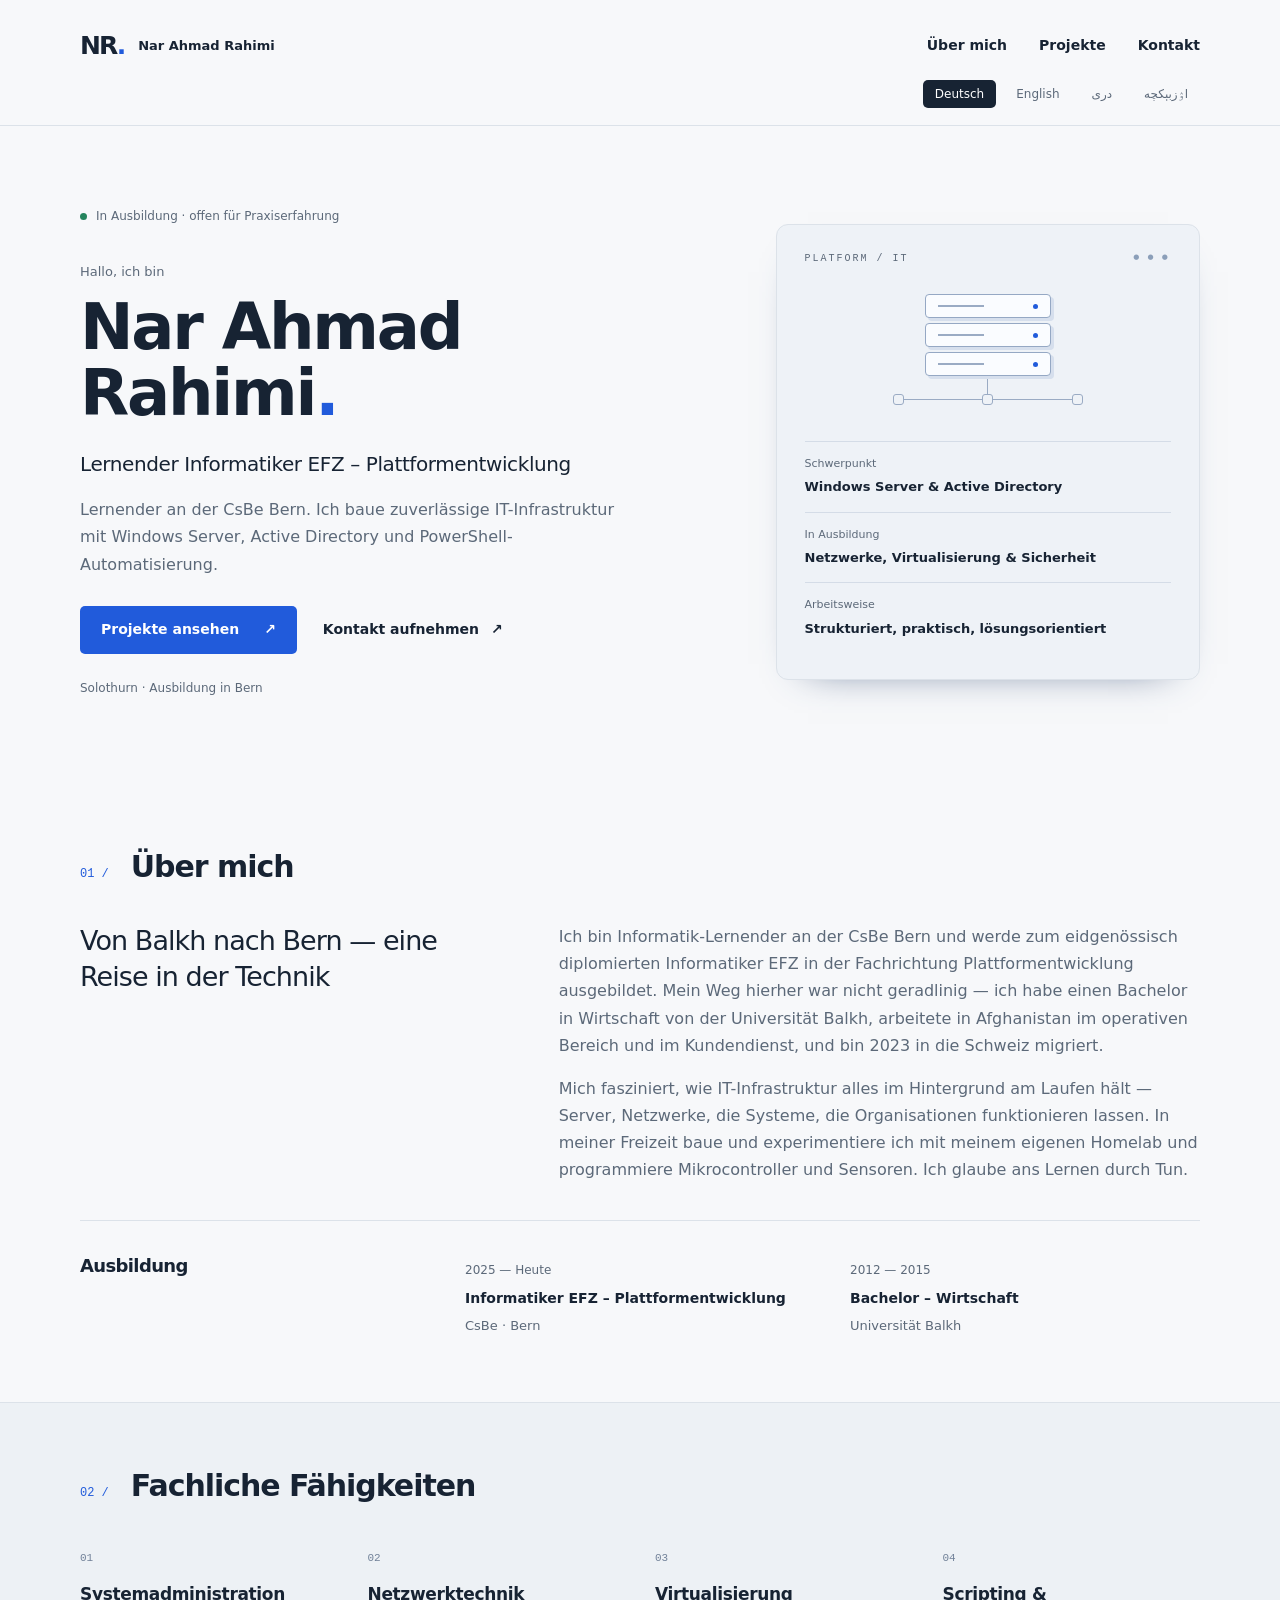
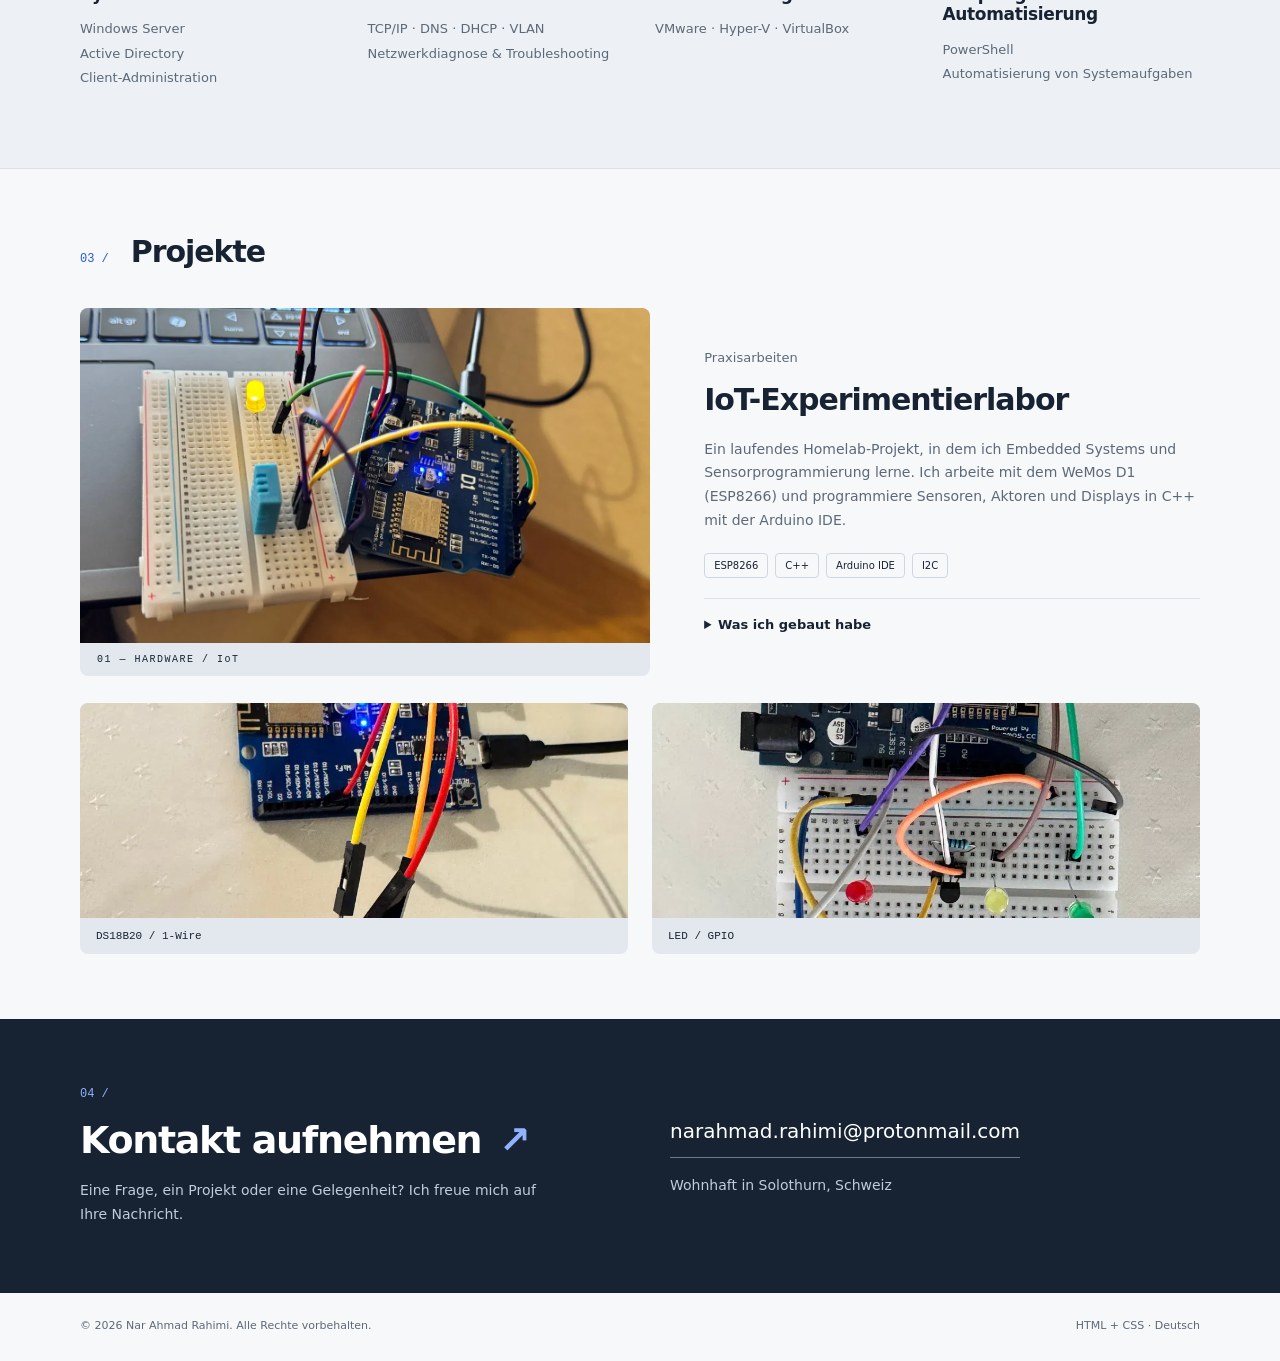
==== index.html @ 0afae118 "Add files via upload" ====
<!doctype html>
<html lang="de" dir="ltr">
<head><meta charset="utf-8"><meta name="viewport" content="width=device-width, initial-scale=1"><meta name="description" content="Lernender an der CsBe Bern. Ich baue zuverlässige IT-Infrastruktur mit Windows Server, Active Directory und PowerShell-Automatisierung."><meta name="theme-color" content="#f7f8fa"><title>Nar Ahmad Rahimi — Lernender Informatiker EFZ – Plattformentwicklung</title><link rel="icon" href="assets/favicon.svg" type="image/svg+xml"><link rel="stylesheet" href="styles.css"><link rel="alternate" hreflang="de" href="index.html"><link rel="alternate" hreflang="en" href="en.html"><link rel="alternate" hreflang="fa-AF" href="fa.html"><link rel="alternate" hreflang="uz-Arab-AF" href="uz.html"></head>
<body><a class="skip" href="#main">Zum Inhalt springen</a>
<header class="site-header"><div class="wrap header-inner"><a class="brand" href="index.html" aria-label="Nar Ahmad Rahimi"><span class="monogram" aria-hidden="true">NR<span>.</span></span><span dir="ltr">Nar Ahmad Rahimi</span></a><nav class="main-nav" aria-label="Über mich"><a href="#about">Über mich</a><a href="#projects">Projekte</a><a href="#contact">Kontakt</a></nav></div><nav class="wrap languages" aria-label="Sprache"><a href="index.html" lang="de" dir="auto" aria-current="page">Deutsch</a><a href="en.html" lang="en" dir="auto" >English</a><a href="fa.html" lang="fa-AF" dir="auto" >دری</a><a href="uz.html" lang="uz-Arab-AF" dir="auto" >اۉزبېکچه</a></nav></header>
<main id="main"><section class="wrap hero" aria-labelledby="hero-title"><div class="hero-copy"><p class="status"><span aria-hidden="true"></span>In Ausbildung · offen für Praxiserfahrung</p><p class="eyebrow">Hallo, ich bin</p><h1 id="hero-title">Nar Ahmad Rahimi<span class="blue">.</span></h1><h2>Lernender Informatiker EFZ – Plattformentwicklung</h2><p class="intro">Lernender an der CsBe Bern. Ich baue zuverlässige IT-Infrastruktur mit Windows Server, Active Directory und PowerShell-Automatisierung.</p><div class="actions"><a class="button" href="#projects">Projekte ansehen <span aria-hidden="true">↗</span></a><a class="text-link" href="#contact">Kontakt aufnehmen <span aria-hidden="true">↗</span></a></div><p class="location">Solothurn · Ausbildung in Bern</p></div><aside class="focus-panel"><div class="panel-top"><span class="mini-label" dir="ltr">PLATFORM / IT</span><span class="signal" aria-hidden="true">● ● ●</span></div><div class="system-art" aria-hidden="true"><div class="server"><i></i><i></i><i></i></div><div class="connection"></div><div class="nodes"><b></b><b></b><b></b></div></div><dl><div><dt>Schwerpunkt</dt><dd>Windows Server &amp; Active Directory</dd></div><div><dt>In Ausbildung</dt><dd>Netzwerke, Virtualisierung &amp; Sicherheit</dd></div><div><dt>Arbeitsweise</dt><dd>Strukturiert, praktisch, lösungsorientiert</dd></div></dl></aside></section>
<section id="about" class="section wrap"><div class="section-heading"><span class="section-no">01 /</span><h2>Über mich</h2></div><div class="about-grid"><h3>Von Balkh nach Bern — eine Reise in der Technik</h3><div class="prose"><p>Ich bin Informatik-Lernender an der CsBe Bern und werde zum eidgenössisch diplomierten Informatiker EFZ in der Fachrichtung Plattformentwicklung ausgebildet. Mein Weg hierher war nicht geradlinig — ich habe einen Bachelor in Wirtschaft von der Universität Balkh, arbeitete in Afghanistan im operativen Bereich und im Kundendienst, und bin 2023 in die Schweiz migriert.</p><p>Mich fasziniert, wie IT-Infrastruktur alles im Hintergrund am Laufen hält — Server, Netzwerke, die Systeme, die Organisationen funktionieren lassen. In meiner Freizeit baue und experimentiere ich mit meinem eigenen Homelab und programmiere Mikrocontroller und Sensoren. Ich glaube ans Lernen durch Tun.</p></div></div><div class="education"><h3>Ausbildung</h3><div><span class="date" dir="auto">2025 — Heute</span><h4>Informatiker EFZ – Plattformentwicklung</h4><p>CsBe · Bern</p></div><div><span class="date" dir="ltr">2012 — 2015</span><h4>Bachelor – Wirtschaft</h4><p>Universität Balkh</p></div></div></section>
<section class="skills-band"><div class="wrap section"><div class="section-heading"><span class="section-no">02 /</span><h2>Fachliche Fähigkeiten</h2></div><div class="skills-grid"><article><span class="skill-index" aria-hidden="true">01</span><h3>Systemadministration</h3><ul><li dir="auto">Windows Server</li><li dir="auto">Active Directory</li><li dir="auto">Client-Administration</li></ul></article><article><span class="skill-index" aria-hidden="true">02</span><h3>Netzwerktechnik</h3><ul><li dir="auto">TCP/IP · DNS · DHCP · VLAN</li><li dir="auto">Netzwerkdiagnose &amp; Troubleshooting</li></ul></article><article><span class="skill-index" aria-hidden="true">03</span><h3>Virtualisierung</h3><ul><li dir="auto">VMware · Hyper-V · VirtualBox</li></ul></article><article><span class="skill-index" aria-hidden="true">04</span><h3>Scripting &amp; Automatisierung</h3><ul><li dir="auto">PowerShell</li><li dir="auto">Automatisierung von Systemaufgaben</li></ul></article></div></div></section>
<section id="projects" class="wrap section"><div class="section-heading"><span class="section-no">03 /</span><h2>Projekte</h2></div><article class="project"><div class="project-visual"><img src="assets/iot-dht11.webp" alt="Temperatur- und Luftfeuchtigkeitsmessung mit dem digitalen DHT11-Sensor" width="800" height="600" loading="lazy"><div class="image-caption" dir="ltr">01 — HARDWARE / IoT</div></div><div class="project-copy"><p class="eyebrow">Praxisarbeiten</p><h3>IoT-Experimentierlabor</h3><p>Ein laufendes Homelab-Projekt, in dem ich Embedded Systems und Sensorprogrammierung lerne. Ich arbeite mit dem WeMos D1 (ESP8266) und programmiere Sensoren, Aktoren und Displays in C++ mit der Arduino IDE.</p><ul class="tags" aria-label="Hardware"><li>ESP8266</li><li>C++</li><li>Arduino IDE</li><li>I2C</li></ul><details><summary>Was ich gebaut habe</summary><ul class="detail-list"><li>WLAN-Scanner, der SSIDs und RSSI-Signalstärke über die ESP8266-WiFi-API ausliest und die Ergebnisse live auf einem 1602-LCD via I2C anzeigt</li><li>Temperatur- und Luftfeuchtigkeitsmessung mit dem digitalen DHT11-Sensor</li><li>Präzise Temperaturmessung mit dem DS18B20 1-Wire-Sensor</li><li>GPIO-Steuerung mehrerer LEDs mit Pull-up/Pull-down-Widerständen und Tastern</li></ul></details></div></article><div class="project-gallery"><figure><img src="assets/iot-ds18b20.webp" alt="Präzise Temperaturmessung mit dem DS18B20 1-Wire-Sensor" width="800" height="600" loading="lazy"><figcaption dir="ltr">DS18B20 / 1-Wire</figcaption></figure><figure><img src="assets/iot-leds.webp" alt="GPIO-Steuerung mehrerer LEDs mit Pull-up/Pull-down-Widerständen und Tastern" width="800" height="600" loading="lazy"><figcaption dir="ltr">LED / GPIO</figcaption></figure></div></section>
<section id="contact" class="contact-section"><div class="wrap contact-inner"><div><p class="section-no">04 /</p><h2>Kontakt aufnehmen<span>↗</span></h2><p>Eine Frage, ein Projekt oder eine Gelegenheit? Ich freue mich auf Ihre Nachricht.</p></div><div class="contact-link"><a href="mailto:narahmad.rahimi@protonmail.com" dir="ltr">narahmad.rahimi@protonmail.com</a><p>Wohnhaft in Solothurn, Schweiz</p></div></div></section></main><footer class="wrap"><p>© 2026 Nar Ahmad Rahimi. Alle Rechte vorbehalten.</p><span dir="ltr">HTML + CSS · Deutsch</span></footer></body></html>
---- styles.css ----
:root{--ink:#172333;--muted:#5c6979;--blue:#215bdb;--line:#dce2e9;--paper:#f7f8fa;--white:#fff}*{box-sizing:border-box}html{scroll-behavior:smooth;scroll-padding-top:30px}body{margin:0;background:var(--paper);color:var(--ink);font:16px/1.7 system-ui,-apple-system,BlinkMacSystemFont,"Segoe UI",Arial,sans-serif}a{color:inherit;text-decoration:none}a,summary{-webkit-tap-highlight-color:transparent}a:focus-visible,summary:focus-visible{outline:3px solid var(--blue);outline-offset:5px}a:hover{color:var(--blue)}img{display:block;max-width:100%;object-fit:cover}h1,h2,h3,h4,p{margin:0}h1,h2,h3,h4{line-height:1.2;letter-spacing:-.035em}ul{padding-inline-start:1.2rem}.wrap{width:min(1120px,calc(100% - 80px));margin-inline:auto}.skip{position:absolute;top:-100px;left:20px;background:white;padding:12px;z-index:10}.skip:focus{top:10px}.site-header{border-bottom:1px solid var(--line)}.header-inner{display:flex;align-items:center;justify-content:space-between;gap:25px;padding-block:25px 12px}.brand{display:flex;align-items:center;gap:14px;font-size:13px;font-weight:650}.monogram{font-size:25px;letter-spacing:-2px;direction:ltr}.monogram span,.blue{color:var(--blue)}.main-nav{display:flex;gap:32px;font-size:14px;font-weight:550}.languages{display:flex;justify-content:flex-end;gap:8px;padding-block:0 17px;font-size:12px}.languages a{padding:4px 12px;border-radius:5px;color:var(--muted)}.languages a[aria-current]{background:var(--ink);color:white}.hero{display:grid;grid-template-columns:1.45fr 1fr;gap:80px;align-items:center;padding-block:80px 86px}.status{display:flex;align-items:center;gap:9px;font-size:12px;color:var(--muted);margin-bottom:35px}.status>span{height:7px;width:7px;background:#24845d;border-radius:50%;flex-shrink:0}.eyebrow{font-size:13px;color:var(--muted);margin-bottom:12px}h1{font-size:clamp(45px,5vw,65px);font-weight:700;max-width:530px;line-height:1.03;margin-bottom:22px}.hero h2{font-size:20px;line-height:1.5;font-weight:500;letter-spacing:-.02em;margin-bottom:17px}.intro{font-size:16px;color:var(--muted);max-width:550px}.actions{display:flex;align-items:center;gap:26px;flex-wrap:wrap;margin-block:28px 24px}.button{background:var(--blue);color:white;padding:12px 21px;border-radius:5px;font-size:14px;font-weight:600;display:inline-flex;gap:25px}.button:hover{background:#1948ae;color:white}.text-link{font-size:14px;font-weight:600}.text-link span{margin-inline-start:7px}.location{font-size:12px;color:var(--muted)}.focus-panel{background:#eef2f7;border:1px solid var(--line);border-radius:12px;padding:26px 28px;box-shadow:0 16px 40px -32px #334a73}.panel-top{display:flex;justify-content:space-between;align-items:center}.mini-label{font:10px/1.5 ui-monospace,monospace;letter-spacing:2px;color:var(--muted)}.signal{font-size:7px;letter-spacing:3px;color:#8b9fb9}.system-art{height:165px;display:flex;align-items:center;flex-direction:column;padding-top:28px}.server{width:126px;display:grid;gap:5px}.server i{height:24px;border:1px solid #95a8c4;background:#fafcff;border-radius:4px;position:relative;box-shadow:3px 3px 0 #d6dfed}.server i:before{content:"";position:absolute;inset-inline-start:12px;top:10px;width:46px;height:2px;background:#9aabc4}.server i:after{content:"";position:absolute;inset-inline-end:12px;top:9px;width:5px;height:5px;background:var(--blue);border-radius:50%}.connection{height:23px;width:1px;background:#9aabc4}.nodes{border-top:1px solid #9aabc4;width:190px;display:flex;justify-content:space-between}.nodes b{width:11px;height:11px;background:#eef2f7;border:1px solid #9aabc4;transform:translateY(-6px);border-radius:3px}.focus-panel dl{margin:10px 0 0}.focus-panel dl>div{padding-block:13px;border-top:1px solid #d4dce7}.focus-panel dt{font-size:11px;color:var(--muted)}.focus-panel dd{margin:3px 0 0;font-size:13px;font-weight:600}.section{padding-block:65px}.section-heading{display:flex;gap:22px;align-items:baseline;margin-bottom:38px}.section-heading h2{font-size:30px}.section-no{font:12px/1.6 ui-monospace,monospace;color:var(--blue);direction:ltr}.about-grid{display:grid;grid-template-columns:1fr 1.65fr;gap:90px}.about-grid h3{font-size:27px;line-height:1.35;font-weight:500}.prose{color:var(--muted)}.prose p+p{margin-top:16px}.education{display:grid;grid-template-columns:1fr 1fr 1fr;gap:35px;padding-top:34px;margin-top:36px;border-top:1px solid var(--line)}.education h3{font-size:18px}.date{font-size:12px;color:var(--muted)}.education h4{font-size:14px;letter-spacing:0;line-height:1.5;margin-block:6px}.education p{font-size:13px;color:var(--muted)}.skills-band{background:#edf1f5;border-block:1px solid var(--line)}.skills-grid{display:grid;grid-template-columns:repeat(4,1fr);gap:30px}.skill-index{font:11px ui-monospace,monospace;color:#728299}.skills-grid h3{font-size:17px;margin-top:15px;letter-spacing:-.02em}.skills-grid ul{list-style:none;padding:0;font-size:13px;color:var(--muted);line-height:1.85}.project{display:grid;grid-template-columns:1.15fr 1fr;gap:54px;align-items:center}.project-visual{border-radius:8px;overflow:hidden;background:#e3e8ef}.project-visual img{width:100%;height:335px}.image-caption{padding:11px 17px;font:10px ui-monospace,monospace;letter-spacing:1.5px}.project-copy h3{font-size:30px;margin-bottom:20px}.project-copy>p:not(.eyebrow){font-size:14px;color:var(--muted)}.tags{list-style:none;display:flex;flex-wrap:wrap;gap:7px;padding:0;margin-block:20px}.tags li{font-size:10px;border:1px solid #ced8e5;padding:3px 9px;border-radius:4px;direction:ltr}details{font-size:13px;border-top:1px solid var(--line);padding-top:15px}summary{cursor:pointer;font-weight:600}.detail-list{color:var(--muted)}.detail-list li+li{margin-top:10px}.project-gallery{display:grid;grid-template-columns:1fr 1fr;gap:24px;margin-top:27px}.project-gallery figure{margin:0;position:relative;overflow:hidden;border-radius:8px;background:#e3e8ef}.project-gallery img{width:100%;height:215px}.project-gallery figcaption{font:11px ui-monospace,monospace;padding:12px 16px}.contact-section{background:var(--ink);color:white;padding-block:66px}.contact-inner{display:grid;grid-template-columns:1fr 1fr;gap:60px;align-items:center}.contact-section .section-no{color:#91b3ff;margin-bottom:14px}.contact-section h2{font-size:38px;display:flex;gap:18px;align-items:center}.contact-section h2 span{color:#91b3ff}.contact-section p:not(.section-no){font-size:14px;color:#c0ccda;max-width:460px;margin-top:16px}.contact-link a{font-size:clamp(14px,1.7vw,20px);display:inline-block;border-bottom:1px solid #6c7a8d;padding-bottom:9px;overflow-wrap:anywhere}.contact-link a:hover{color:#a6c2ff}footer{display:flex;justify-content:space-between;gap:20px;padding-block:24px;font-size:11px;color:var(--muted)}[dir=rtl]{font-family:Tahoma,"Segoe UI",Arial,sans-serif}[dir=rtl] h1,[dir=rtl] h2,[dir=rtl] h3,[dir=rtl] h4{letter-spacing:0;line-height:1.5}[dir=rtl] .intro,[dir=rtl] .prose{line-height:2}[dir=rtl] .hero{gap:55px}[dir=rtl] .status{line-height:1.8}@media(max-width:900px){.wrap{width:calc(100% - 48px)}.hero{gap:35px;padding-block:55px}.about-grid{gap:40px}.project{gap:30px}.skills-grid{grid-template-columns:repeat(2,1fr)}.contact-inner{gap:35px}.brand>span:last-child{display:none}.project-visual img{height:310px}}@media(max-width:620px){.wrap{width:calc(100% - 36px)}.header-inner{padding-top:18px;gap:20px}.main-nav{gap:20px;font-size:12px}.languages{justify-content:flex-start;padding-top:8px;gap:3px}.languages a{padding:4px 11px}.hero,[dir=rtl] .hero{grid-template-columns:1fr;gap:35px;padding-block:40px}.status{margin-bottom:25px;font-size:11px}h1{font-size:45px}.hero h2{font-size:18px}.focus-panel{padding:22px}.system-art{height:145px;padding-top:12px}.section{padding-block:45px}.section-heading{margin-bottom:26px;gap:17px}.section-heading h2{font-size:27px}.about-grid,.project,.contact-inner{grid-template-columns:1fr;gap:25px}.about-grid h3{font-size:24px}.education{grid-template-columns:1fr;gap:23px;margin-top:25px}.skills-grid{gap:24px 17px}.skills-grid h3{font-size:16px}.project-copy h3{font-size:27px}.project-visual img{height:280px}.project-gallery{gap:13px}.project-gallery img{height:150px}.project-gallery figcaption{font-size:10px;padding:10px}.contact-section{padding-block:45px}.contact-section h2{font-size:32px}.contact-link a{font-size:16px}footer{flex-direction:column;gap:6px}.intro{font-size:15px}.prose{font-size:15px}}@media(prefers-reduced-motion:reduce){html{scroll-behavior:auto}}
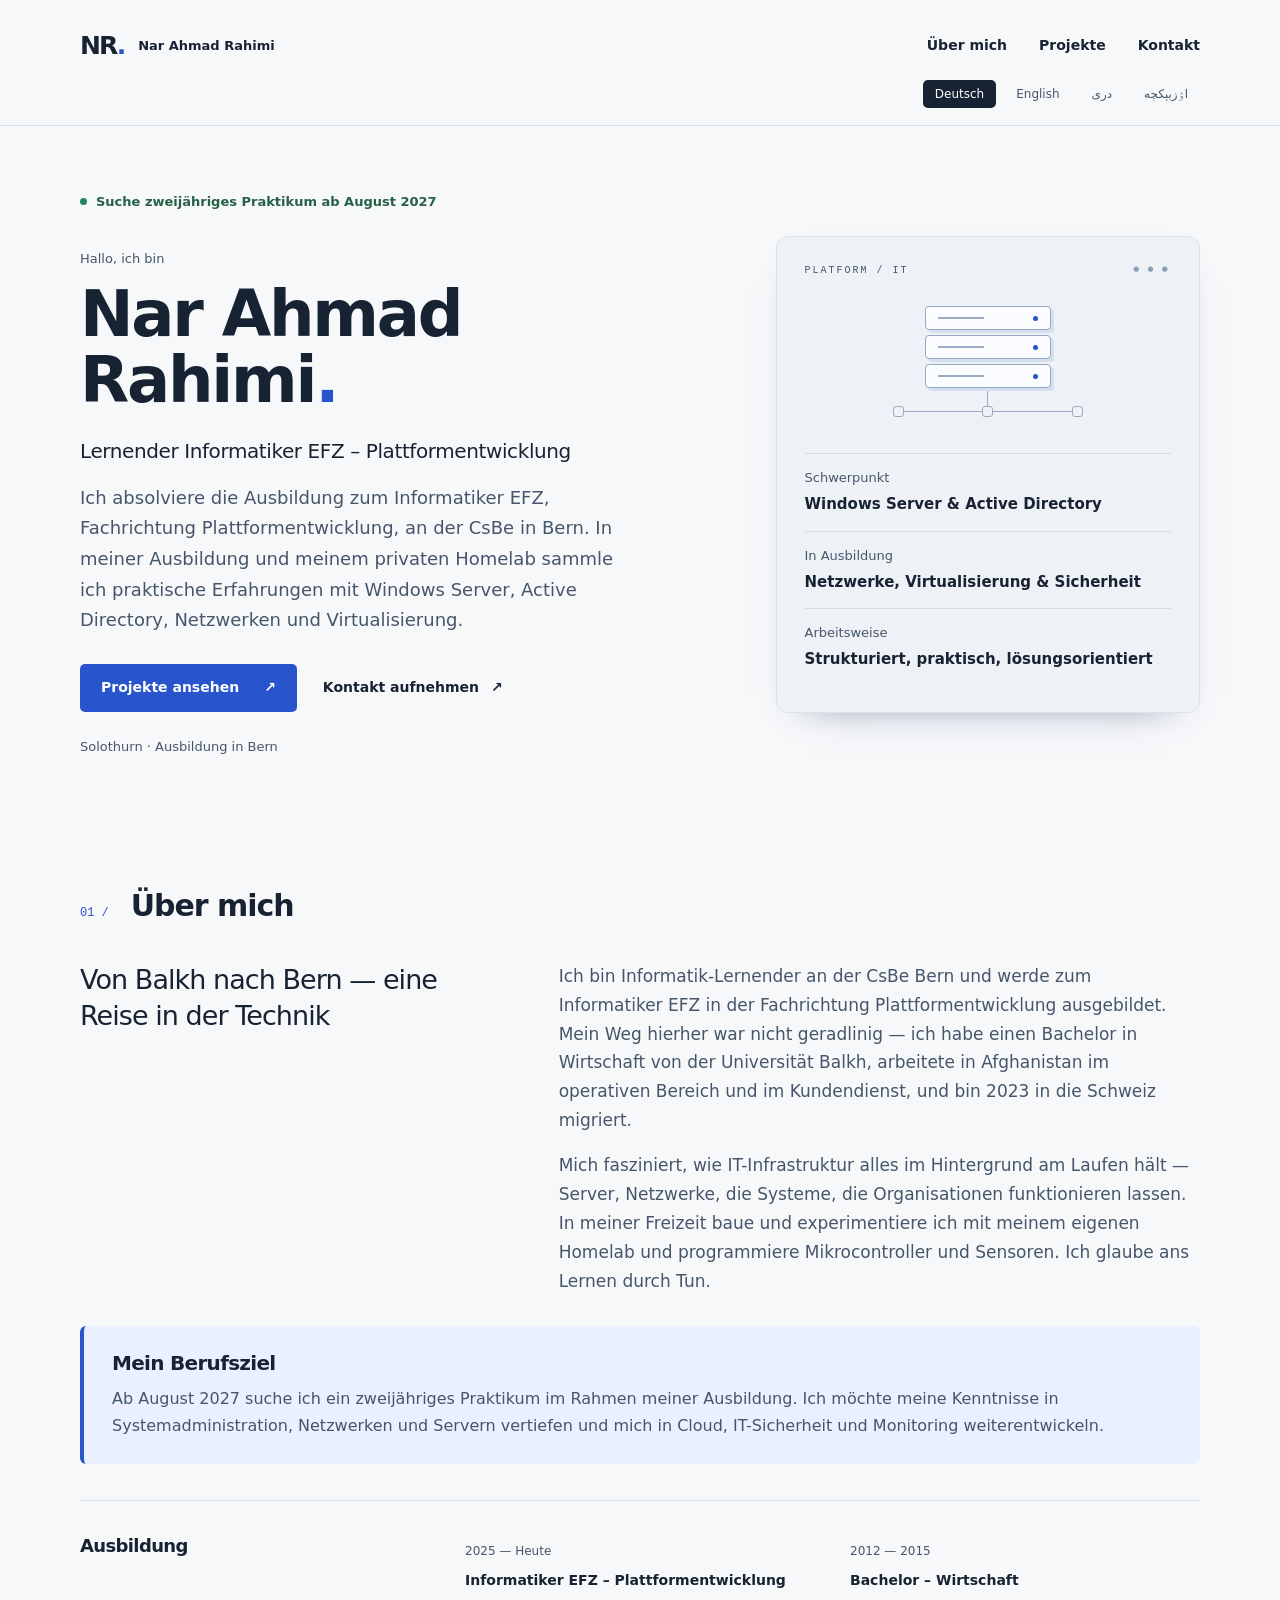
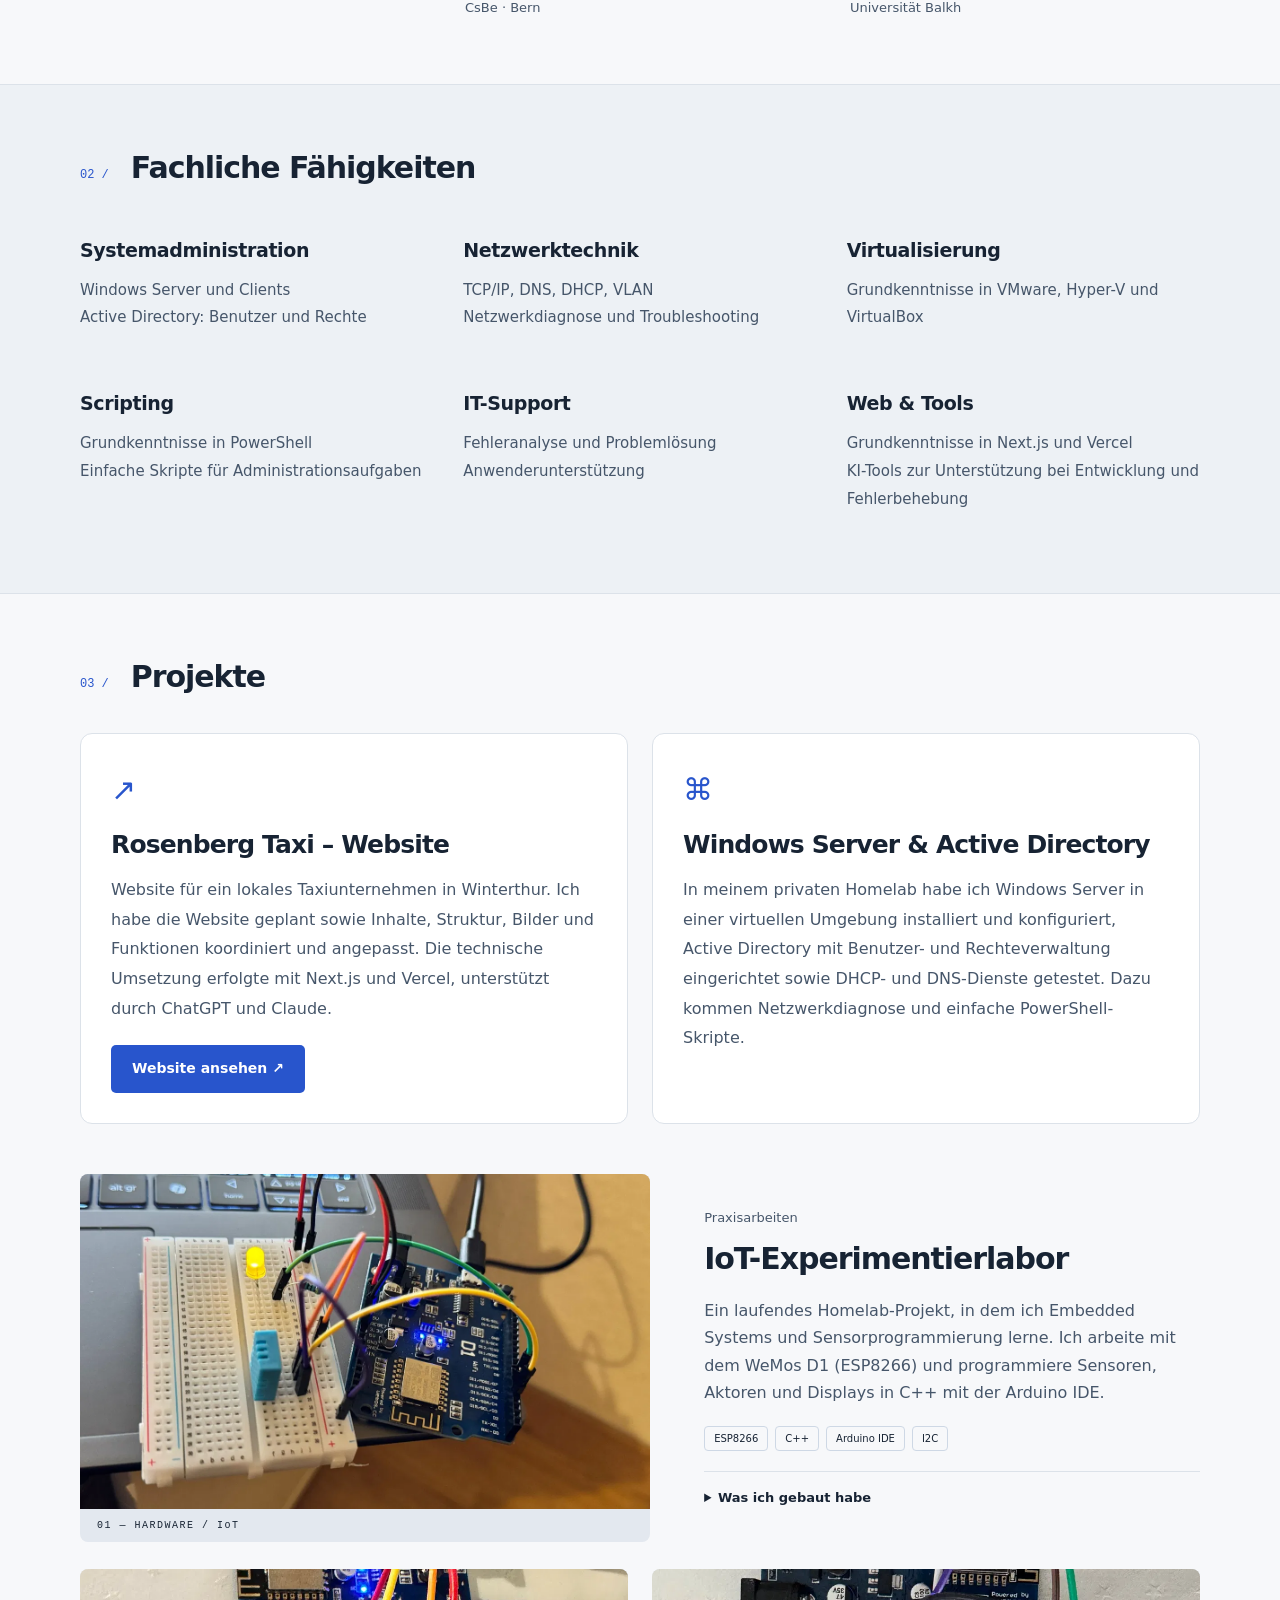
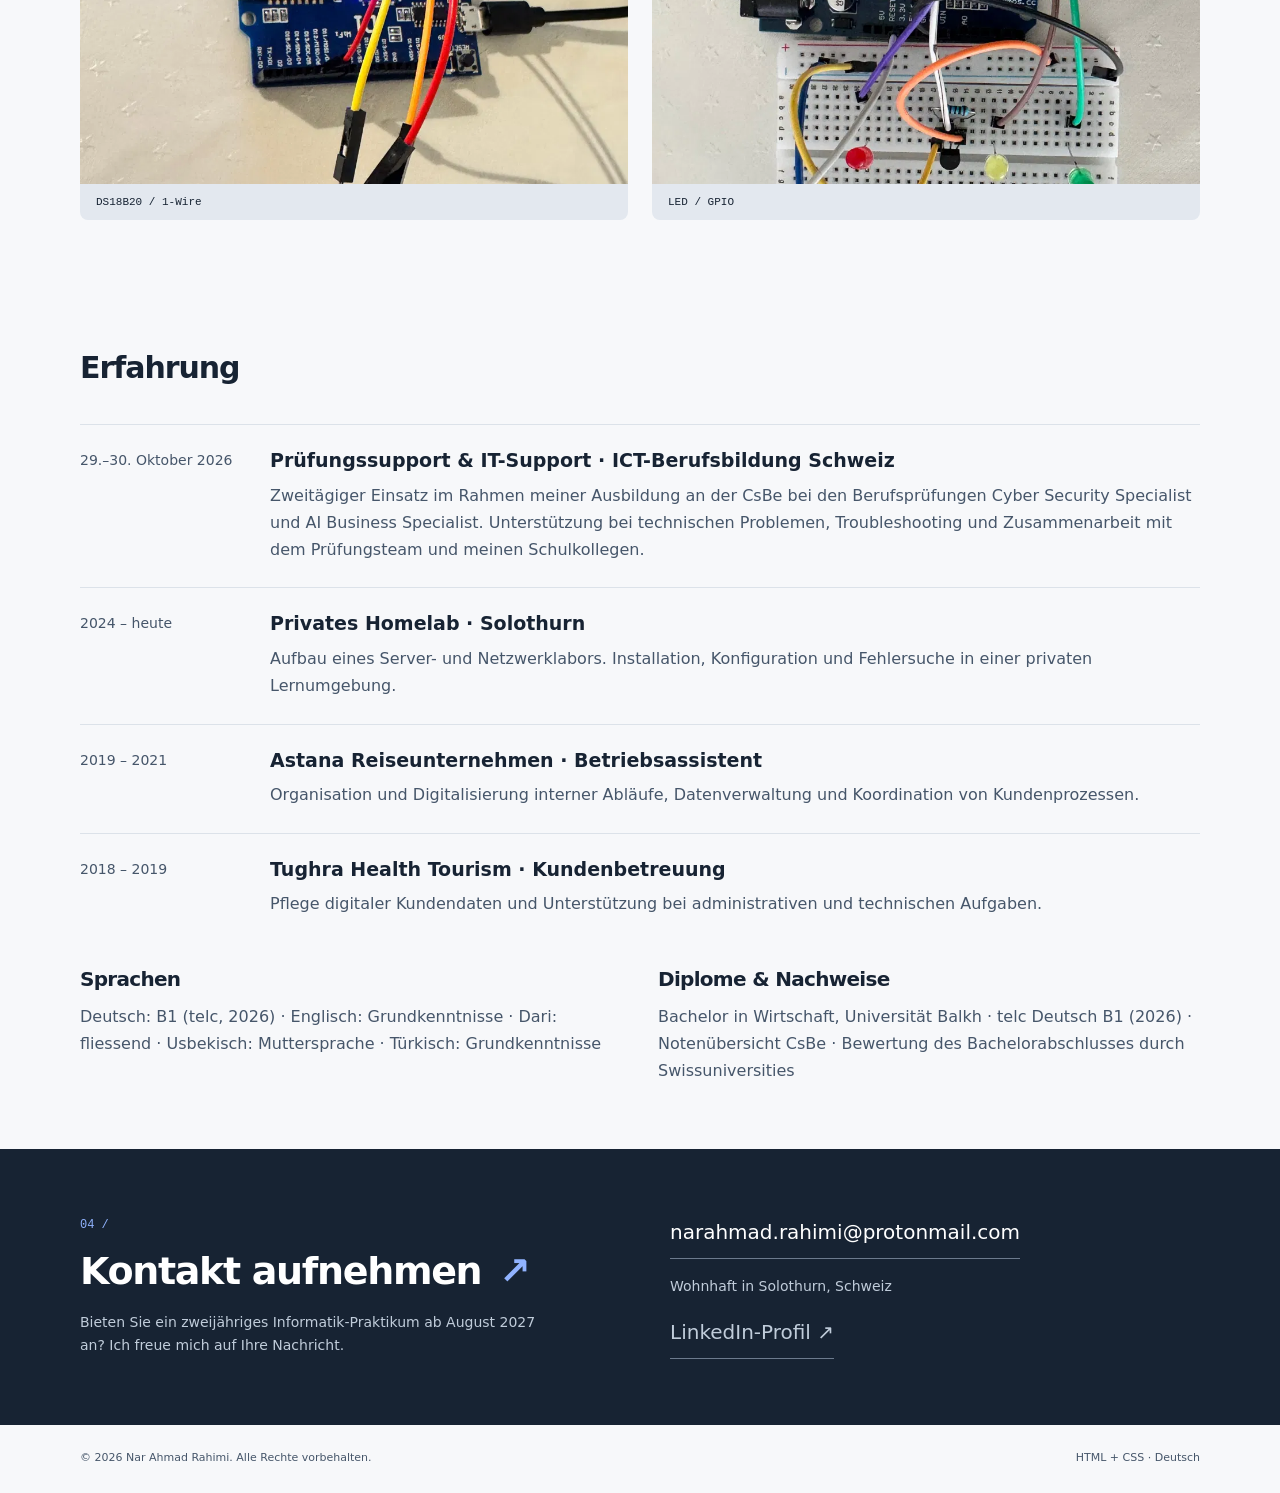
==== commit 3b35ca51: "Add files via upload" ====
--- a/index.html
+++ b/index.html
@@ -1,10 +1,10 @@
 <!doctype html>
 <html lang="de" dir="ltr">
-<head><meta charset="utf-8"><meta name="viewport" content="width=device-width, initial-scale=1"><meta name="description" content="Lernender an der CsBe Bern. Ich baue zuverlässige IT-Infrastruktur mit Windows Server, Active Directory und PowerShell-Automatisierung."><meta name="theme-color" content="#f7f8fa"><title>Nar Ahmad Rahimi — Lernender Informatiker EFZ – Plattformentwicklung</title><link rel="icon" href="assets/favicon.svg" type="image/svg+xml"><link rel="stylesheet" href="styles.css"><link rel="alternate" hreflang="de" href="index.html"><link rel="alternate" hreflang="en" href="en.html"><link rel="alternate" hreflang="fa-AF" href="fa.html"><link rel="alternate" hreflang="uz-Arab-AF" href="uz.html"></head>
+<head><meta charset="utf-8"><meta name="viewport" content="width=device-width, initial-scale=1"><meta name="description" content="Suche zweijähriges Praktikum ab August 2027 · Ich absolviere die Ausbildung zum Informatiker EFZ, Fachrichtung Plattformentwicklung, an der CsBe in Bern. In meiner Ausbildung und meinem privaten Homelab sammle ich praktische Erfahrungen mit Windows Server, Active Directory, Netzwerken und Virtualisierung."><meta name="theme-color" content="#f7f8fa"><title>Nar Ahmad Rahimi — Lernender Informatiker EFZ – Plattformentwicklung</title><link rel="icon" href="assets/favicon.svg" type="image/svg+xml"><link rel="stylesheet" href="styles.css"><link rel="alternate" hreflang="de" href="index.html"><link rel="alternate" hreflang="en" href="en.html"><link rel="alternate" hreflang="fa-AF" href="fa.html"><link rel="alternate" hreflang="uz-Arab-AF" href="uz.html"></head>
 <body><a class="skip" href="#main">Zum Inhalt springen</a>
 <header class="site-header"><div class="wrap header-inner"><a class="brand" href="index.html" aria-label="Nar Ahmad Rahimi"><span class="monogram" aria-hidden="true">NR<span>.</span></span><span dir="ltr">Nar Ahmad Rahimi</span></a><nav class="main-nav" aria-label="Über mich"><a href="#about">Über mich</a><a href="#projects">Projekte</a><a href="#contact">Kontakt</a></nav></div><nav class="wrap languages" aria-label="Sprache"><a href="index.html" lang="de" dir="auto" aria-current="page">Deutsch</a><a href="en.html" lang="en" dir="auto" >English</a><a href="fa.html" lang="fa-AF" dir="auto" >دری</a><a href="uz.html" lang="uz-Arab-AF" dir="auto" >اۉزبېکچه</a></nav></header>
-<main id="main"><section class="wrap hero" aria-labelledby="hero-title"><div class="hero-copy"><p class="status"><span aria-hidden="true"></span>In Ausbildung · offen für Praxiserfahrung</p><p class="eyebrow">Hallo, ich bin</p><h1 id="hero-title">Nar Ahmad Rahimi<span class="blue">.</span></h1><h2>Lernender Informatiker EFZ – Plattformentwicklung</h2><p class="intro">Lernender an der CsBe Bern. Ich baue zuverlässige IT-Infrastruktur mit Windows Server, Active Directory und PowerShell-Automatisierung.</p><div class="actions"><a class="button" href="#projects">Projekte ansehen <span aria-hidden="true">↗</span></a><a class="text-link" href="#contact">Kontakt aufnehmen <span aria-hidden="true">↗</span></a></div><p class="location">Solothurn · Ausbildung in Bern</p></div><aside class="focus-panel"><div class="panel-top"><span class="mini-label" dir="ltr">PLATFORM / IT</span><span class="signal" aria-hidden="true">● ● ●</span></div><div class="system-art" aria-hidden="true"><div class="server"><i></i><i></i><i></i></div><div class="connection"></div><div class="nodes"><b></b><b></b><b></b></div></div><dl><div><dt>Schwerpunkt</dt><dd>Windows Server &amp; Active Directory</dd></div><div><dt>In Ausbildung</dt><dd>Netzwerke, Virtualisierung &amp; Sicherheit</dd></div><div><dt>Arbeitsweise</dt><dd>Strukturiert, praktisch, lösungsorientiert</dd></div></dl></aside></section>
-<section id="about" class="section wrap"><div class="section-heading"><span class="section-no">01 /</span><h2>Über mich</h2></div><div class="about-grid"><h3>Von Balkh nach Bern — eine Reise in der Technik</h3><div class="prose"><p>Ich bin Informatik-Lernender an der CsBe Bern und werde zum eidgenössisch diplomierten Informatiker EFZ in der Fachrichtung Plattformentwicklung ausgebildet. Mein Weg hierher war nicht geradlinig — ich habe einen Bachelor in Wirtschaft von der Universität Balkh, arbeitete in Afghanistan im operativen Bereich und im Kundendienst, und bin 2023 in die Schweiz migriert.</p><p>Mich fasziniert, wie IT-Infrastruktur alles im Hintergrund am Laufen hält — Server, Netzwerke, die Systeme, die Organisationen funktionieren lassen. In meiner Freizeit baue und experimentiere ich mit meinem eigenen Homelab und programmiere Mikrocontroller und Sensoren. Ich glaube ans Lernen durch Tun.</p></div></div><div class="education"><h3>Ausbildung</h3><div><span class="date" dir="auto">2025 — Heute</span><h4>Informatiker EFZ – Plattformentwicklung</h4><p>CsBe · Bern</p></div><div><span class="date" dir="ltr">2012 — 2015</span><h4>Bachelor – Wirtschaft</h4><p>Universität Balkh</p></div></div></section>
-<section class="skills-band"><div class="wrap section"><div class="section-heading"><span class="section-no">02 /</span><h2>Fachliche Fähigkeiten</h2></div><div class="skills-grid"><article><span class="skill-index" aria-hidden="true">01</span><h3>Systemadministration</h3><ul><li dir="auto">Windows Server</li><li dir="auto">Active Directory</li><li dir="auto">Client-Administration</li></ul></article><article><span class="skill-index" aria-hidden="true">02</span><h3>Netzwerktechnik</h3><ul><li dir="auto">TCP/IP · DNS · DHCP · VLAN</li><li dir="auto">Netzwerkdiagnose &amp; Troubleshooting</li></ul></article><article><span class="skill-index" aria-hidden="true">03</span><h3>Virtualisierung</h3><ul><li dir="auto">VMware · Hyper-V · VirtualBox</li></ul></article><article><span class="skill-index" aria-hidden="true">04</span><h3>Scripting &amp; Automatisierung</h3><ul><li dir="auto">PowerShell</li><li dir="auto">Automatisierung von Systemaufgaben</li></ul></article></div></div></section>
-<section id="projects" class="wrap section"><div class="section-heading"><span class="section-no">03 /</span><h2>Projekte</h2></div><article class="project"><div class="project-visual"><img src="assets/iot-dht11.webp" alt="Temperatur- und Luftfeuchtigkeitsmessung mit dem digitalen DHT11-Sensor" width="800" height="600" loading="lazy"><div class="image-caption" dir="ltr">01 — HARDWARE / IoT</div></div><div class="project-copy"><p class="eyebrow">Praxisarbeiten</p><h3>IoT-Experimentierlabor</h3><p>Ein laufendes Homelab-Projekt, in dem ich Embedded Systems und Sensorprogrammierung lerne. Ich arbeite mit dem WeMos D1 (ESP8266) und programmiere Sensoren, Aktoren und Displays in C++ mit der Arduino IDE.</p><ul class="tags" aria-label="Hardware"><li>ESP8266</li><li>C++</li><li>Arduino IDE</li><li>I2C</li></ul><details><summary>Was ich gebaut habe</summary><ul class="detail-list"><li>WLAN-Scanner, der SSIDs und RSSI-Signalstärke über die ESP8266-WiFi-API ausliest und die Ergebnisse live auf einem 1602-LCD via I2C anzeigt</li><li>Temperatur- und Luftfeuchtigkeitsmessung mit dem digitalen DHT11-Sensor</li><li>Präzise Temperaturmessung mit dem DS18B20 1-Wire-Sensor</li><li>GPIO-Steuerung mehrerer LEDs mit Pull-up/Pull-down-Widerständen und Tastern</li></ul></details></div></article><div class="project-gallery"><figure><img src="assets/iot-ds18b20.webp" alt="Präzise Temperaturmessung mit dem DS18B20 1-Wire-Sensor" width="800" height="600" loading="lazy"><figcaption dir="ltr">DS18B20 / 1-Wire</figcaption></figure><figure><img src="assets/iot-leds.webp" alt="GPIO-Steuerung mehrerer LEDs mit Pull-up/Pull-down-Widerständen und Tastern" width="800" height="600" loading="lazy"><figcaption dir="ltr">LED / GPIO</figcaption></figure></div></section>
-<section id="contact" class="contact-section"><div class="wrap contact-inner"><div><p class="section-no">04 /</p><h2>Kontakt aufnehmen<span>↗</span></h2><p>Eine Frage, ein Projekt oder eine Gelegenheit? Ich freue mich auf Ihre Nachricht.</p></div><div class="contact-link"><a href="mailto:narahmad.rahimi@protonmail.com" dir="ltr">narahmad.rahimi@protonmail.com</a><p>Wohnhaft in Solothurn, Schweiz</p></div></div></section></main><footer class="wrap"><p>© 2026 Nar Ahmad Rahimi. Alle Rechte vorbehalten.</p><span dir="ltr">HTML + CSS · Deutsch</span></footer></body></html>+<main id="main"><section class="wrap hero" aria-labelledby="hero-title"><div class="hero-copy"><p class="status"><span aria-hidden="true"></span>Suche zweijähriges Praktikum ab August 2027</p><p class="eyebrow">Hallo, ich bin</p><h1 id="hero-title">Nar Ahmad Rahimi<span class="blue">.</span></h1><h2>Lernender Informatiker EFZ – Plattformentwicklung</h2><p class="intro">Ich absolviere die Ausbildung zum Informatiker EFZ, Fachrichtung Plattformentwicklung, an der CsBe in Bern. In meiner Ausbildung und meinem privaten Homelab sammle ich praktische Erfahrungen mit Windows Server, Active Directory, Netzwerken und Virtualisierung.</p><div class="actions"><a class="button" href="#projects">Projekte ansehen <span aria-hidden="true">↗</span></a><a class="text-link" href="#contact">Kontakt aufnehmen <span aria-hidden="true">↗</span></a></div><p class="location">Solothurn · Ausbildung in Bern</p></div><aside class="focus-panel"><div class="panel-top"><span class="mini-label" dir="ltr">PLATFORM / IT</span><span class="signal" aria-hidden="true">● ● ●</span></div><div class="system-art" aria-hidden="true"><div class="server"><i></i><i></i><i></i></div><div class="connection"></div><div class="nodes"><b></b><b></b><b></b></div></div><dl><div><dt>Schwerpunkt</dt><dd>Windows Server &amp; Active Directory</dd></div><div><dt>In Ausbildung</dt><dd>Netzwerke, Virtualisierung &amp; Sicherheit</dd></div><div><dt>Arbeitsweise</dt><dd>Strukturiert, praktisch, lösungsorientiert</dd></div></dl></aside></section>
+<section id="about" class="section wrap"><div class="section-heading"><span class="section-no">01 /</span><h2>Über mich</h2></div><div class="about-grid"><h3>Von Balkh nach Bern — eine Reise in der Technik</h3><div class="prose"><p>Ich bin Informatik-Lernender an der CsBe Bern und werde zum Informatiker EFZ in der Fachrichtung Plattformentwicklung ausgebildet. Mein Weg hierher war nicht geradlinig — ich habe einen Bachelor in Wirtschaft von der Universität Balkh, arbeitete in Afghanistan im operativen Bereich und im Kundendienst, und bin 2023 in die Schweiz migriert.</p><p>Mich fasziniert, wie IT-Infrastruktur alles im Hintergrund am Laufen hält — Server, Netzwerke, die Systeme, die Organisationen funktionieren lassen. In meiner Freizeit baue und experimentiere ich mit meinem eigenen Homelab und programmiere Mikrocontroller und Sensoren. Ich glaube ans Lernen durch Tun.</p></div></div><div class="career-note"><h3>Mein Berufsziel</h3><p>Ab August 2027 suche ich ein zweijähriges Praktikum im Rahmen meiner Ausbildung. Ich möchte meine Kenntnisse in Systemadministration, Netzwerken und Servern vertiefen und mich in Cloud, IT-Sicherheit und Monitoring weiterentwickeln.</p></div><div class="education"><h3>Ausbildung</h3><div><span class="date" dir="auto">2025 — Heute</span><h4>Informatiker EFZ – Plattformentwicklung</h4><p>CsBe · Bern</p></div><div><span class="date" dir="ltr">2012 — 2015</span><h4>Bachelor – Wirtschaft</h4><p>Universität Balkh</p></div></div></section>
+<section class="skills-band"><div class="wrap section"><div class="section-heading"><span class="section-no">02 /</span><h2>Fachliche Fähigkeiten</h2></div><div class="skills-grid"><article><h3>Systemadministration</h3><ul><li>Windows Server und Clients</li><li>Active Directory: Benutzer und Rechte</li></ul></article><article><h3>Netzwerktechnik</h3><ul><li>TCP/IP, DNS, DHCP, VLAN</li><li>Netzwerkdiagnose und Troubleshooting</li></ul></article><article><h3>Virtualisierung</h3><ul><li>Grundkenntnisse in VMware, Hyper-V und VirtualBox</li></ul></article><article><h3>Scripting</h3><ul><li>Grundkenntnisse in PowerShell</li><li>Einfache Skripte für Administrationsaufgaben</li></ul></article><article><h3>IT-Support</h3><ul><li>Fehleranalyse und Problemlösung</li><li>Anwenderunterstützung</li></ul></article><article><h3>Web & Tools</h3><ul><li>Grundkenntnisse in Next.js und Vercel</li><li>KI-Tools zur Unterstützung bei Entwicklung und Fehlerbehebung</li></ul></article></div></div></section>
+<section id="projects" class="wrap section"><div class="section-heading"><span class="section-no">03 /</span><h2>Projekte</h2></div><div class="featured-projects"><article class="case-card"><span class="case-symbol" aria-hidden="true">↗</span><h3>Rosenberg Taxi – Website</h3><p>Website für ein lokales Taxiunternehmen in Winterthur. Ich habe die Website geplant sowie Inhalte, Struktur, Bilder und Funktionen koordiniert und angepasst. Die technische Umsetzung erfolgte mit Next.js und Vercel, unterstützt durch ChatGPT und Claude.</p><a class="button" href="https://www.rosenbergtaxi.ch/" target="_blank" rel="noopener noreferrer">Website ansehen ↗</a></article><article class="case-card"><span class="case-symbol" aria-hidden="true">⌘</span><h3>Windows Server & Active Directory</h3><p>In meinem privaten Homelab habe ich Windows Server in einer virtuellen Umgebung installiert und konfiguriert, Active Directory mit Benutzer- und Rechteverwaltung eingerichtet sowie DHCP- und DNS-Dienste getestet. Dazu kommen Netzwerkdiagnose und einfache PowerShell-Skripte.</p></article></div><article class="project"><div class="project-visual"><img src="assets/iot-dht11.webp" alt="Temperatur- und Luftfeuchtigkeitsmessung mit dem digitalen DHT11-Sensor" width="800" height="600" loading="lazy"><div class="image-caption" dir="ltr">01 — HARDWARE / IoT</div></div><div class="project-copy"><p class="eyebrow">Praxisarbeiten</p><h3>IoT-Experimentierlabor</h3><p>Ein laufendes Homelab-Projekt, in dem ich Embedded Systems und Sensorprogrammierung lerne. Ich arbeite mit dem WeMos D1 (ESP8266) und programmiere Sensoren, Aktoren und Displays in C++ mit der Arduino IDE.</p><ul class="tags" aria-label="Hardware"><li>ESP8266</li><li>C++</li><li>Arduino IDE</li><li>I2C</li></ul><details><summary>Was ich gebaut habe</summary><ul class="detail-list"><li>WLAN-Scanner, der SSIDs und RSSI-Signalstärke über die ESP8266-WiFi-API ausliest und die Ergebnisse live auf einem 1602-LCD via I2C anzeigt</li><li>Temperatur- und Luftfeuchtigkeitsmessung mit dem digitalen DHT11-Sensor</li><li>Präzise Temperaturmessung mit dem DS18B20 1-Wire-Sensor</li><li>GPIO-Steuerung mehrerer LEDs mit Pull-up/Pull-down-Widerständen und Tastern</li></ul></details></div></article><div class="project-gallery"><figure><img src="assets/iot-ds18b20.webp" alt="Präzise Temperaturmessung mit dem DS18B20 1-Wire-Sensor" width="800" height="600" loading="lazy"><figcaption dir="ltr">DS18B20 / 1-Wire</figcaption></figure><figure><img src="assets/iot-leds.webp" alt="GPIO-Steuerung mehrerer LEDs mit Pull-up/Pull-down-Widerständen und Tastern" width="800" height="600" loading="lazy"><figcaption dir="ltr">LED / GPIO</figcaption></figure></div></section>
+<section class="section wrap" id="experience"><div class="section-heading"><h2>Erfahrung</h2></div><div class="timeline"><article><p class="date">29.–30. Oktober 2026</p><div><h3>Prüfungssupport & IT-Support · ICT-Berufsbildung Schweiz</h3><p>Zweitägiger Einsatz im Rahmen meiner Ausbildung an der CsBe bei den Berufsprüfungen Cyber Security Specialist und AI Business Specialist. Unterstützung bei technischen Problemen, Troubleshooting und Zusammenarbeit mit dem Prüfungsteam und meinen Schulkollegen.</p></div></article><article><p class="date">2024 – heute</p><div><h3>Privates Homelab · Solothurn</h3><p>Aufbau eines Server- und Netzwerklabors. Installation, Konfiguration und Fehlersuche in einer privaten Lernumgebung.</p></div></article><article><p class="date">2019 – 2021</p><div><h3>Astana Reiseunternehmen · Betriebsassistent</h3><p>Organisation und Digitalisierung interner Abläufe, Datenverwaltung und Koordination von Kundenprozessen.</p></div></article><article><p class="date">2018 – 2019</p><div><h3>Tughra Health Tourism · Kundenbetreuung</h3><p>Pflege digitaler Kundendaten und Unterstützung bei administrativen und technischen Aufgaben.</p></div></article></div><div class="credentials"><article><h3>Sprachen</h3><p>Deutsch: B1 (telc, 2026) · Englisch: Grundkenntnisse · Dari: fliessend · Usbekisch: Muttersprache · Türkisch: Grundkenntnisse</p></article><article><h3>Diplome & Nachweise</h3><p>Bachelor in Wirtschaft, Universität Balkh · telc Deutsch B1 (2026) · Notenübersicht CsBe · Bewertung des Bachelorabschlusses durch Swissuniversities</p></article></div></section><section id="contact" class="contact-section"><div class="wrap contact-inner"><div><p class="section-no">04 /</p><h2>Kontakt aufnehmen<span>↗</span></h2><p>Bieten Sie ein zweijähriges Informatik-Praktikum ab August 2027 an? Ich freue mich auf Ihre Nachricht.</p></div><div class="contact-link"><a href="mailto:narahmad.rahimi@protonmail.com" dir="ltr">narahmad.rahimi@protonmail.com</a><p>Wohnhaft in Solothurn, Schweiz</p><p><a href="https://www.linkedin.com/in/nar-ahmad-rahimi-a11931219/" target="_blank" rel="noopener noreferrer">LinkedIn-Profil ↗</a></p></div></div></section></main><footer class="wrap"><p>© 2026 Nar Ahmad Rahimi. Alle Rechte vorbehalten.</p><span dir="ltr">HTML + CSS · Deutsch</span></footer></body></html>
--- a/styles.css
+++ b/styles.css
@@ -1 +1,14 @@
 :root{--ink:#172333;--muted:#5c6979;--blue:#215bdb;--line:#dce2e9;--paper:#f7f8fa;--white:#fff}*{box-sizing:border-box}html{scroll-behavior:smooth;scroll-padding-top:30px}body{margin:0;background:var(--paper);color:var(--ink);font:16px/1.7 system-ui,-apple-system,BlinkMacSystemFont,"Segoe UI",Arial,sans-serif}a{color:inherit;text-decoration:none}a,summary{-webkit-tap-highlight-color:transparent}a:focus-visible,summary:focus-visible{outline:3px solid var(--blue);outline-offset:5px}a:hover{color:var(--blue)}img{display:block;max-width:100%;object-fit:cover}h1,h2,h3,h4,p{margin:0}h1,h2,h3,h4{line-height:1.2;letter-spacing:-.035em}ul{padding-inline-start:1.2rem}.wrap{width:min(1120px,calc(100% - 80px));margin-inline:auto}.skip{position:absolute;top:-100px;left:20px;background:white;padding:12px;z-index:10}.skip:focus{top:10px}.site-header{border-bottom:1px solid var(--line)}.header-inner{display:flex;align-items:center;justify-content:space-between;gap:25px;padding-block:25px 12px}.brand{display:flex;align-items:center;gap:14px;font-size:13px;font-weight:650}.monogram{font-size:25px;letter-spacing:-2px;direction:ltr}.monogram span,.blue{color:var(--blue)}.main-nav{display:flex;gap:32px;font-size:14px;font-weight:550}.languages{display:flex;justify-content:flex-end;gap:8px;padding-block:0 17px;font-size:12px}.languages a{padding:4px 12px;border-radius:5px;color:var(--muted)}.languages a[aria-current]{background:var(--ink);color:white}.hero{display:grid;grid-template-columns:1.45fr 1fr;gap:80px;align-items:center;padding-block:80px 86px}.status{display:flex;align-items:center;gap:9px;font-size:12px;color:var(--muted);margin-bottom:35px}.status>span{height:7px;width:7px;background:#24845d;border-radius:50%;flex-shrink:0}.eyebrow{font-size:13px;color:var(--muted);margin-bottom:12px}h1{font-size:clamp(45px,5vw,65px);font-weight:700;max-width:530px;line-height:1.03;margin-bottom:22px}.hero h2{font-size:20px;line-height:1.5;font-weight:500;letter-spacing:-.02em;margin-bottom:17px}.intro{font-size:16px;color:var(--muted);max-width:550px}.actions{display:flex;align-items:center;gap:26px;flex-wrap:wrap;margin-block:28px 24px}.button{background:var(--blue);color:white;padding:12px 21px;border-radius:5px;font-size:14px;font-weight:600;display:inline-flex;gap:25px}.button:hover{background:#1948ae;color:white}.text-link{font-size:14px;font-weight:600}.text-link span{margin-inline-start:7px}.location{font-size:12px;color:var(--muted)}.focus-panel{background:#eef2f7;border:1px solid var(--line);border-radius:12px;padding:26px 28px;box-shadow:0 16px 40px -32px #334a73}.panel-top{display:flex;justify-content:space-between;align-items:center}.mini-label{font:10px/1.5 ui-monospace,monospace;letter-spacing:2px;color:var(--muted)}.signal{font-size:7px;letter-spacing:3px;color:#8b9fb9}.system-art{height:165px;display:flex;align-items:center;flex-direction:column;padding-top:28px}.server{width:126px;display:grid;gap:5px}.server i{height:24px;border:1px solid #95a8c4;background:#fafcff;border-radius:4px;position:relative;box-shadow:3px 3px 0 #d6dfed}.server i:before{content:"";position:absolute;inset-inline-start:12px;top:10px;width:46px;height:2px;background:#9aabc4}.server i:after{content:"";position:absolute;inset-inline-end:12px;top:9px;width:5px;height:5px;background:var(--blue);border-radius:50%}.connection{height:23px;width:1px;background:#9aabc4}.nodes{border-top:1px solid #9aabc4;width:190px;display:flex;justify-content:space-between}.nodes b{width:11px;height:11px;background:#eef2f7;border:1px solid #9aabc4;transform:translateY(-6px);border-radius:3px}.focus-panel dl{margin:10px 0 0}.focus-panel dl>div{padding-block:13px;border-top:1px solid #d4dce7}.focus-panel dt{font-size:11px;color:var(--muted)}.focus-panel dd{margin:3px 0 0;font-size:13px;font-weight:600}.section{padding-block:65px}.section-heading{display:flex;gap:22px;align-items:baseline;margin-bottom:38px}.section-heading h2{font-size:30px}.section-no{font:12px/1.6 ui-monospace,monospace;color:var(--blue);direction:ltr}.about-grid{display:grid;grid-template-columns:1fr 1.65fr;gap:90px}.about-grid h3{font-size:27px;line-height:1.35;font-weight:500}.prose{color:var(--muted)}.prose p+p{margin-top:16px}.education{display:grid;grid-template-columns:1fr 1fr 1fr;gap:35px;padding-top:34px;margin-top:36px;border-top:1px solid var(--line)}.education h3{font-size:18px}.date{font-size:12px;color:var(--muted)}.education h4{font-size:14px;letter-spacing:0;line-height:1.5;margin-block:6px}.education p{font-size:13px;color:var(--muted)}.skills-band{background:#edf1f5;border-block:1px solid var(--line)}.skills-grid{display:grid;grid-template-columns:repeat(4,1fr);gap:30px}.skill-index{font:11px ui-monospace,monospace;color:#728299}.skills-grid h3{font-size:17px;margin-top:15px;letter-spacing:-.02em}.skills-grid ul{list-style:none;padding:0;font-size:13px;color:var(--muted);line-height:1.85}.project{display:grid;grid-template-columns:1.15fr 1fr;gap:54px;align-items:center}.project-visual{border-radius:8px;overflow:hidden;background:#e3e8ef}.project-visual img{width:100%;height:335px}.image-caption{padding:11px 17px;font:10px ui-monospace,monospace;letter-spacing:1.5px}.project-copy h3{font-size:30px;margin-bottom:20px}.project-copy>p:not(.eyebrow){font-size:14px;color:var(--muted)}.tags{list-style:none;display:flex;flex-wrap:wrap;gap:7px;padding:0;margin-block:20px}.tags li{font-size:10px;border:1px solid #ced8e5;padding:3px 9px;border-radius:4px;direction:ltr}details{font-size:13px;border-top:1px solid var(--line);padding-top:15px}summary{cursor:pointer;font-weight:600}.detail-list{color:var(--muted)}.detail-list li+li{margin-top:10px}.project-gallery{display:grid;grid-template-columns:1fr 1fr;gap:24px;margin-top:27px}.project-gallery figure{margin:0;position:relative;overflow:hidden;border-radius:8px;background:#e3e8ef}.project-gallery img{width:100%;height:215px}.project-gallery figcaption{font:11px ui-monospace,monospace;padding:12px 16px}.contact-section{background:var(--ink);color:white;padding-block:66px}.contact-inner{display:grid;grid-template-columns:1fr 1fr;gap:60px;align-items:center}.contact-section .section-no{color:#91b3ff;margin-bottom:14px}.contact-section h2{font-size:38px;display:flex;gap:18px;align-items:center}.contact-section h2 span{color:#91b3ff}.contact-section p:not(.section-no){font-size:14px;color:#c0ccda;max-width:460px;margin-top:16px}.contact-link a{font-size:clamp(14px,1.7vw,20px);display:inline-block;border-bottom:1px solid #6c7a8d;padding-bottom:9px;overflow-wrap:anywhere}.contact-link a:hover{color:#a6c2ff}footer{display:flex;justify-content:space-between;gap:20px;padding-block:24px;font-size:11px;color:var(--muted)}[dir=rtl]{font-family:Tahoma,"Segoe UI",Arial,sans-serif}[dir=rtl] h1,[dir=rtl] h2,[dir=rtl] h3,[dir=rtl] h4{letter-spacing:0;line-height:1.5}[dir=rtl] .intro,[dir=rtl] .prose{line-height:2}[dir=rtl] .hero{gap:55px}[dir=rtl] .status{line-height:1.8}@media(max-width:900px){.wrap{width:calc(100% - 48px)}.hero{gap:35px;padding-block:55px}.about-grid{gap:40px}.project{gap:30px}.skills-grid{grid-template-columns:repeat(2,1fr)}.contact-inner{gap:35px}.brand>span:last-child{display:none}.project-visual img{height:310px}}@media(max-width:620px){.wrap{width:calc(100% - 36px)}.header-inner{padding-top:18px;gap:20px}.main-nav{gap:20px;font-size:12px}.languages{justify-content:flex-start;padding-top:8px;gap:3px}.languages a{padding:4px 11px}.hero,[dir=rtl] .hero{grid-template-columns:1fr;gap:35px;padding-block:40px}.status{margin-bottom:25px;font-size:11px}h1{font-size:45px}.hero h2{font-size:18px}.focus-panel{padding:22px}.system-art{height:145px;padding-top:12px}.section{padding-block:45px}.section-heading{margin-bottom:26px;gap:17px}.section-heading h2{font-size:27px}.about-grid,.project,.contact-inner{grid-template-columns:1fr;gap:25px}.about-grid h3{font-size:24px}.education{grid-template-columns:1fr;gap:23px;margin-top:25px}.skills-grid{gap:24px 17px}.skills-grid h3{font-size:16px}.project-copy h3{font-size:27px}.project-visual img{height:280px}.project-gallery{gap:13px}.project-gallery img{height:150px}.project-gallery figcaption{font-size:10px;padding:10px}.contact-section{padding-block:45px}.contact-section h2{font-size:32px}.contact-link a{font-size:16px}footer{flex-direction:column;gap:6px}.intro{font-size:15px}.prose{font-size:15px}}@media(prefers-reduced-motion:reduce){html{scroll-behavior:auto}}
+
+/* Final portfolio: readable local type and CV-aligned sections */
+@font-face{font-family:PortfolioArabic;src:url('assets/fonts/noto-sans-arabic.ttf') format('truetype');font-weight:100 900;font-style:normal;font-display:swap}
+:root{--muted:#46566a;--blue:#2855cc}
+body{font-size:17px} .hero{padding-block:65px} .intro{font-size:18px} .status{font-size:13px;font-weight:600;color:#276044} .location{font-size:13px}
+html[dir=rtl] body,html[dir=rtl] [dir]{font-family:PortfolioArabic,Tahoma,sans-serif}
+html[dir=rtl] h1{font-size:clamp(36px,4.8vw,62px);line-height:1.6} html[dir=rtl] .prose,html[dir=rtl] .intro{line-height:2.05} html[dir=rtl] .mini-label{letter-spacing:0}
+.focus-panel dt{font-size:13px}.focus-panel dd{font-size:15px}.skills-grid{grid-template-columns:repeat(3,1fr)}.skills-grid ul{font-size:15px}.skills-grid h3{font-size:19px}
+.career-note{margin-top:30px;padding:25px 28px;background:#eaf0ff;border-inline-start:4px solid var(--blue);border-radius:6px}.career-note h3{font-size:20px;margin-bottom:10px}.career-note p{color:var(--muted);font-size:16px}
+.featured-projects{display:grid;grid-template-columns:1fr 1fr;gap:24px;margin-bottom:50px}.case-card{padding:30px;background:#fff;border:1px solid var(--line);border-radius:12px}.case-card h3{font-size:25px;margin:15px 0}.case-card p{color:var(--muted);font-size:16px;line-height:1.85}.case-card .button{margin-top:22px}.case-symbol{color:var(--blue);font-size:30px}.project-copy>p:not(.eyebrow){font-size:16px}
+.timeline article{display:grid;grid-template-columns:160px 1fr;gap:30px;border-top:1px solid var(--line);padding:24px 0}.timeline h3{font-size:19px;letter-spacing:0;margin-bottom:10px}.timeline p:not(.date){color:var(--muted);font-size:16px}.timeline .date{font-size:14px}.credentials{display:grid;grid-template-columns:1fr 1fr;gap:36px;padding-top:25px}.credentials h3{font-size:20px;margin-bottom:12px}.credentials p{color:var(--muted);font-size:16px}.contact-link a{max-width:100%}
+@media(max-width:900px){.skills-grid{grid-template-columns:repeat(2,1fr)}}
+@media(max-width:620px){.hero{padding-block:35px}.intro{font-size:16px}.featured-projects,.credentials{grid-template-columns:1fr}.case-card{padding:24px}.timeline article{grid-template-columns:1fr;gap:8px}.career-note{padding:20px}.skills-grid{grid-template-columns:1fr}.brand>span:last-child{display:none}.main-nav{flex-wrap:wrap}.header-inner{flex-wrap:wrap}html[dir=rtl] h1{font-size:38px}.languages{flex-wrap:wrap}}
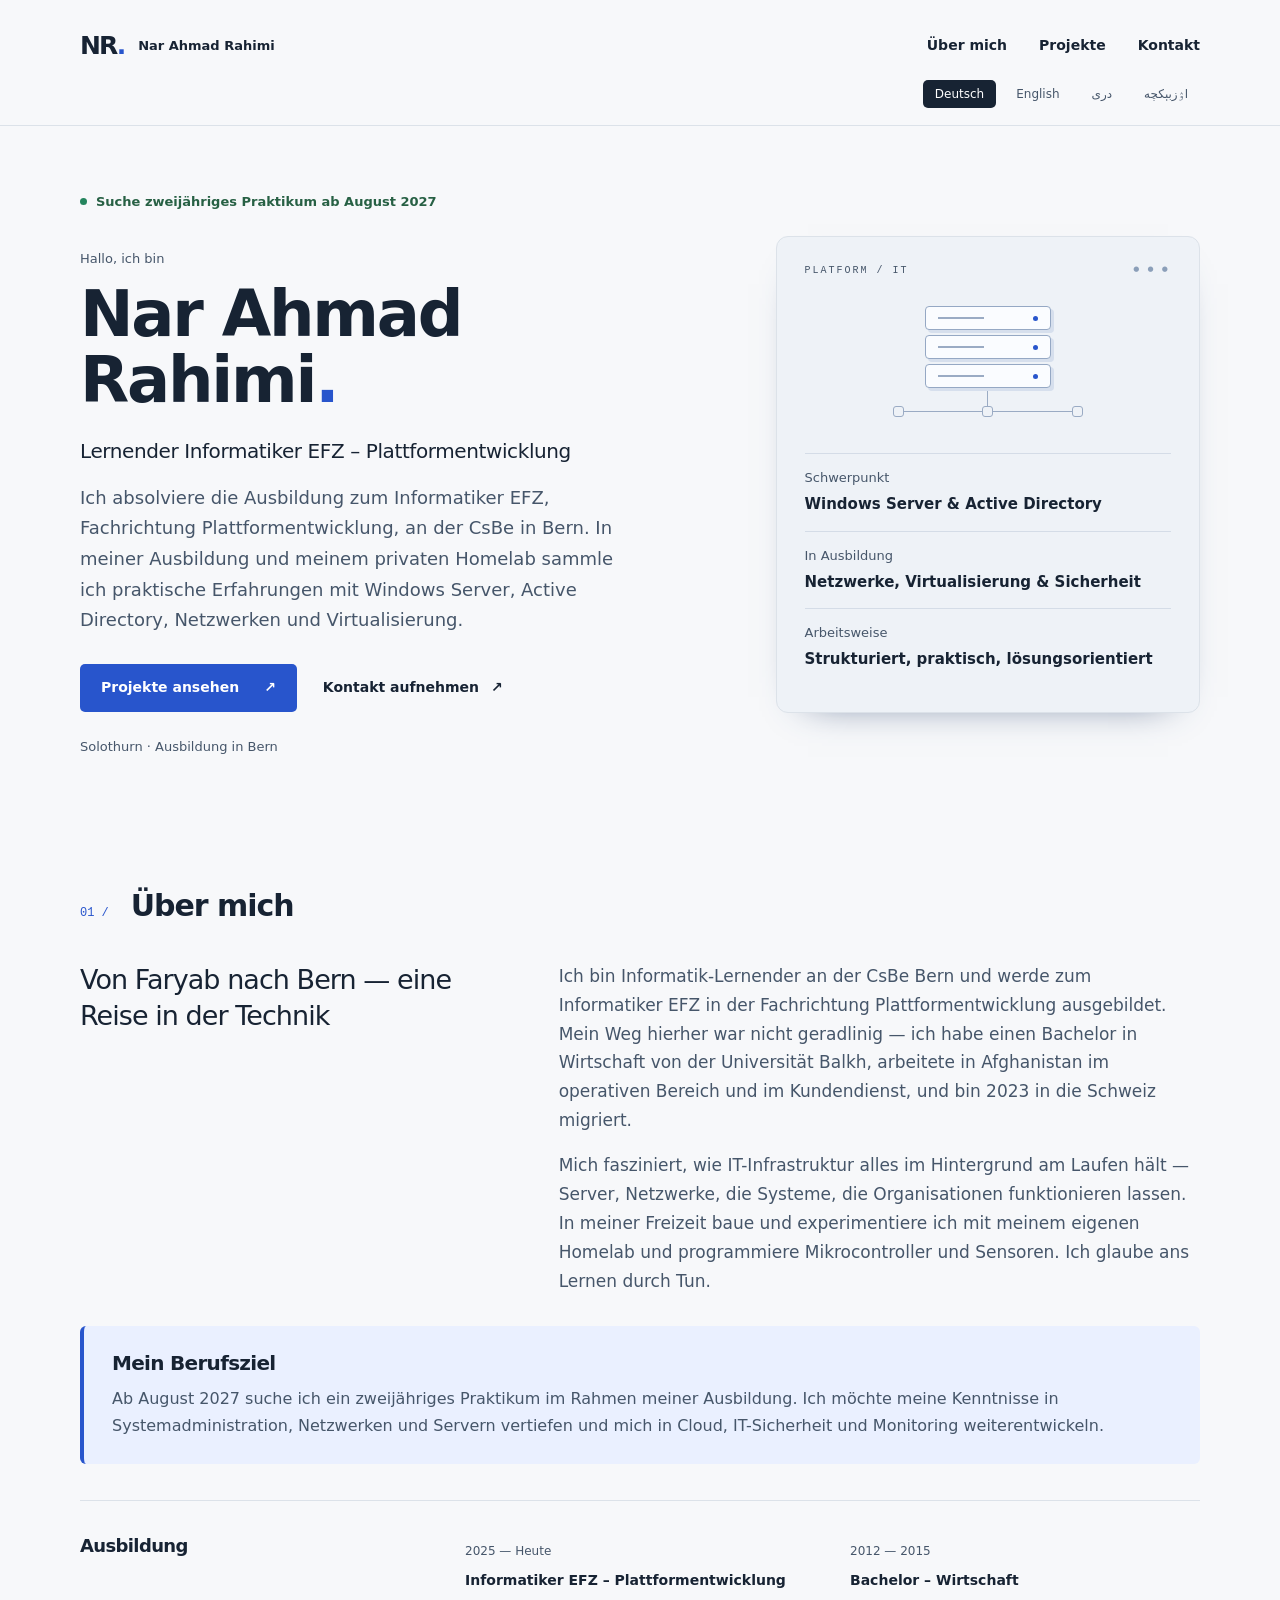
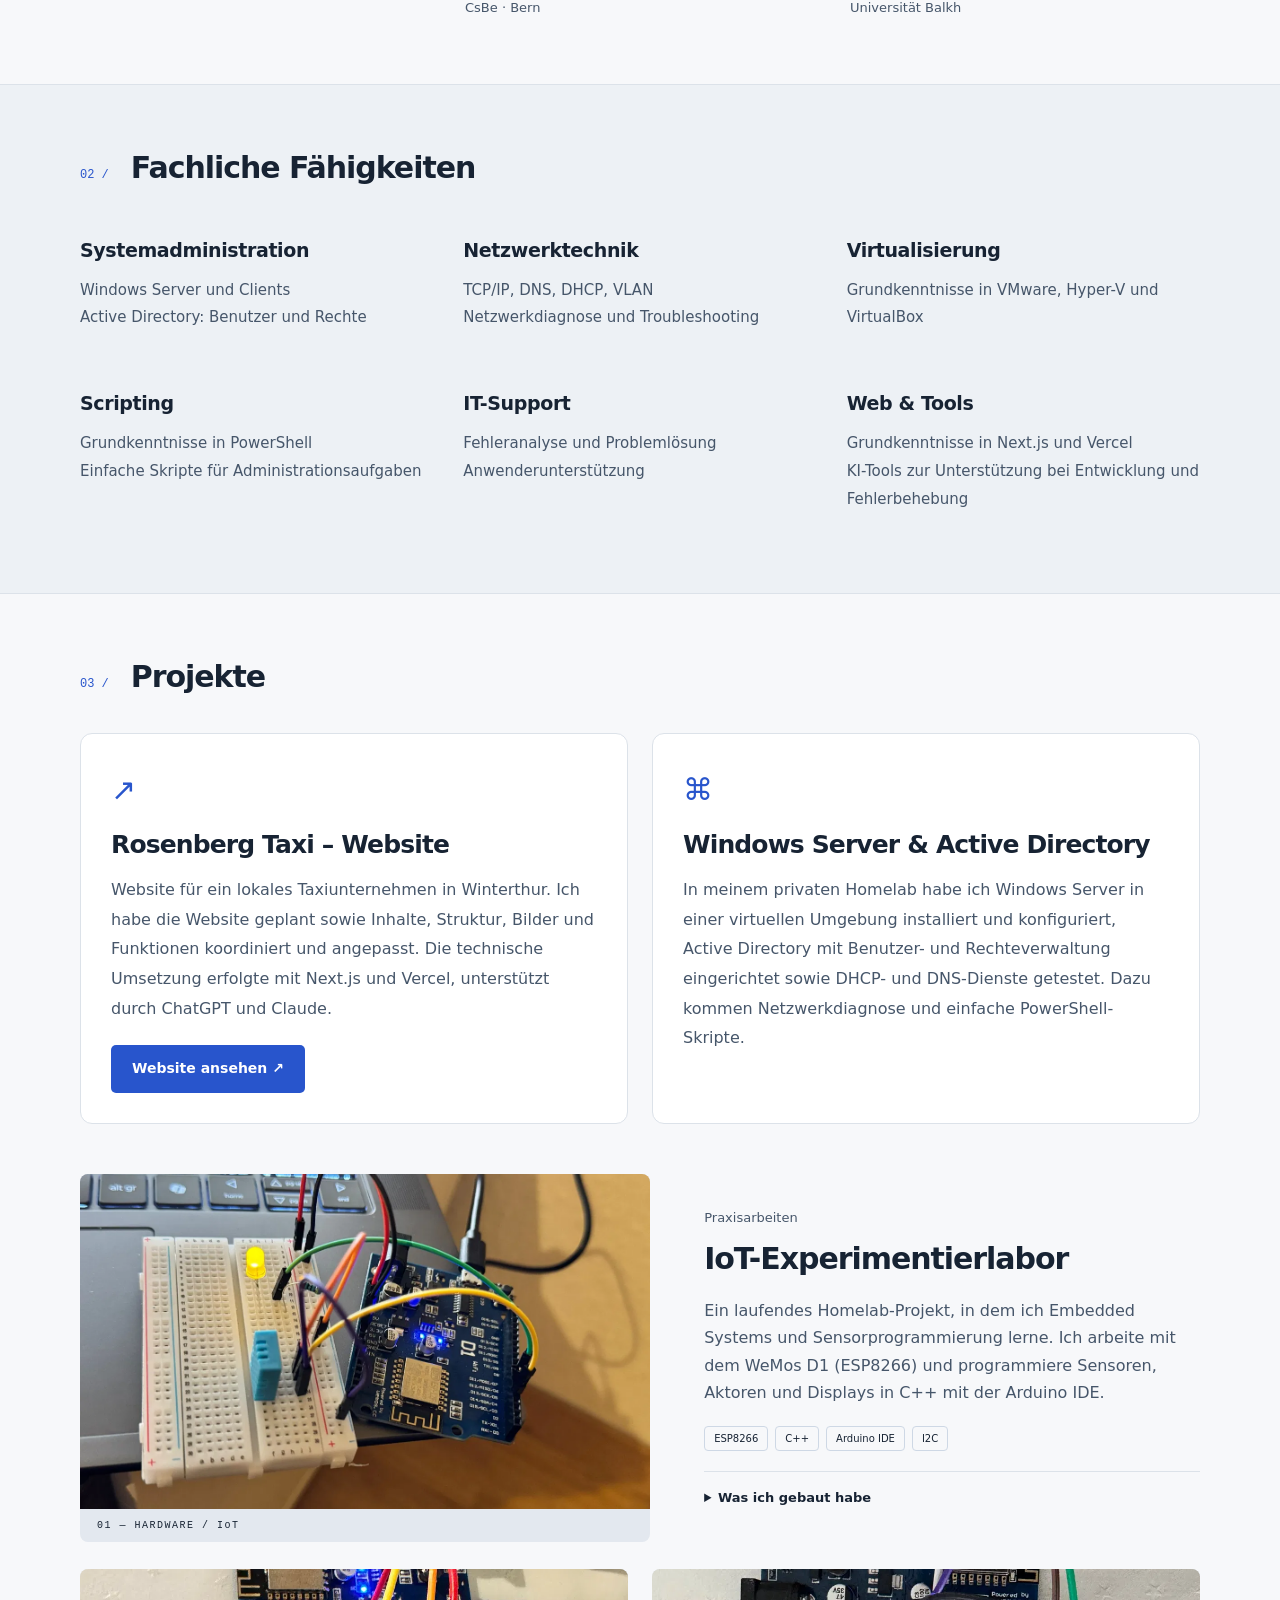
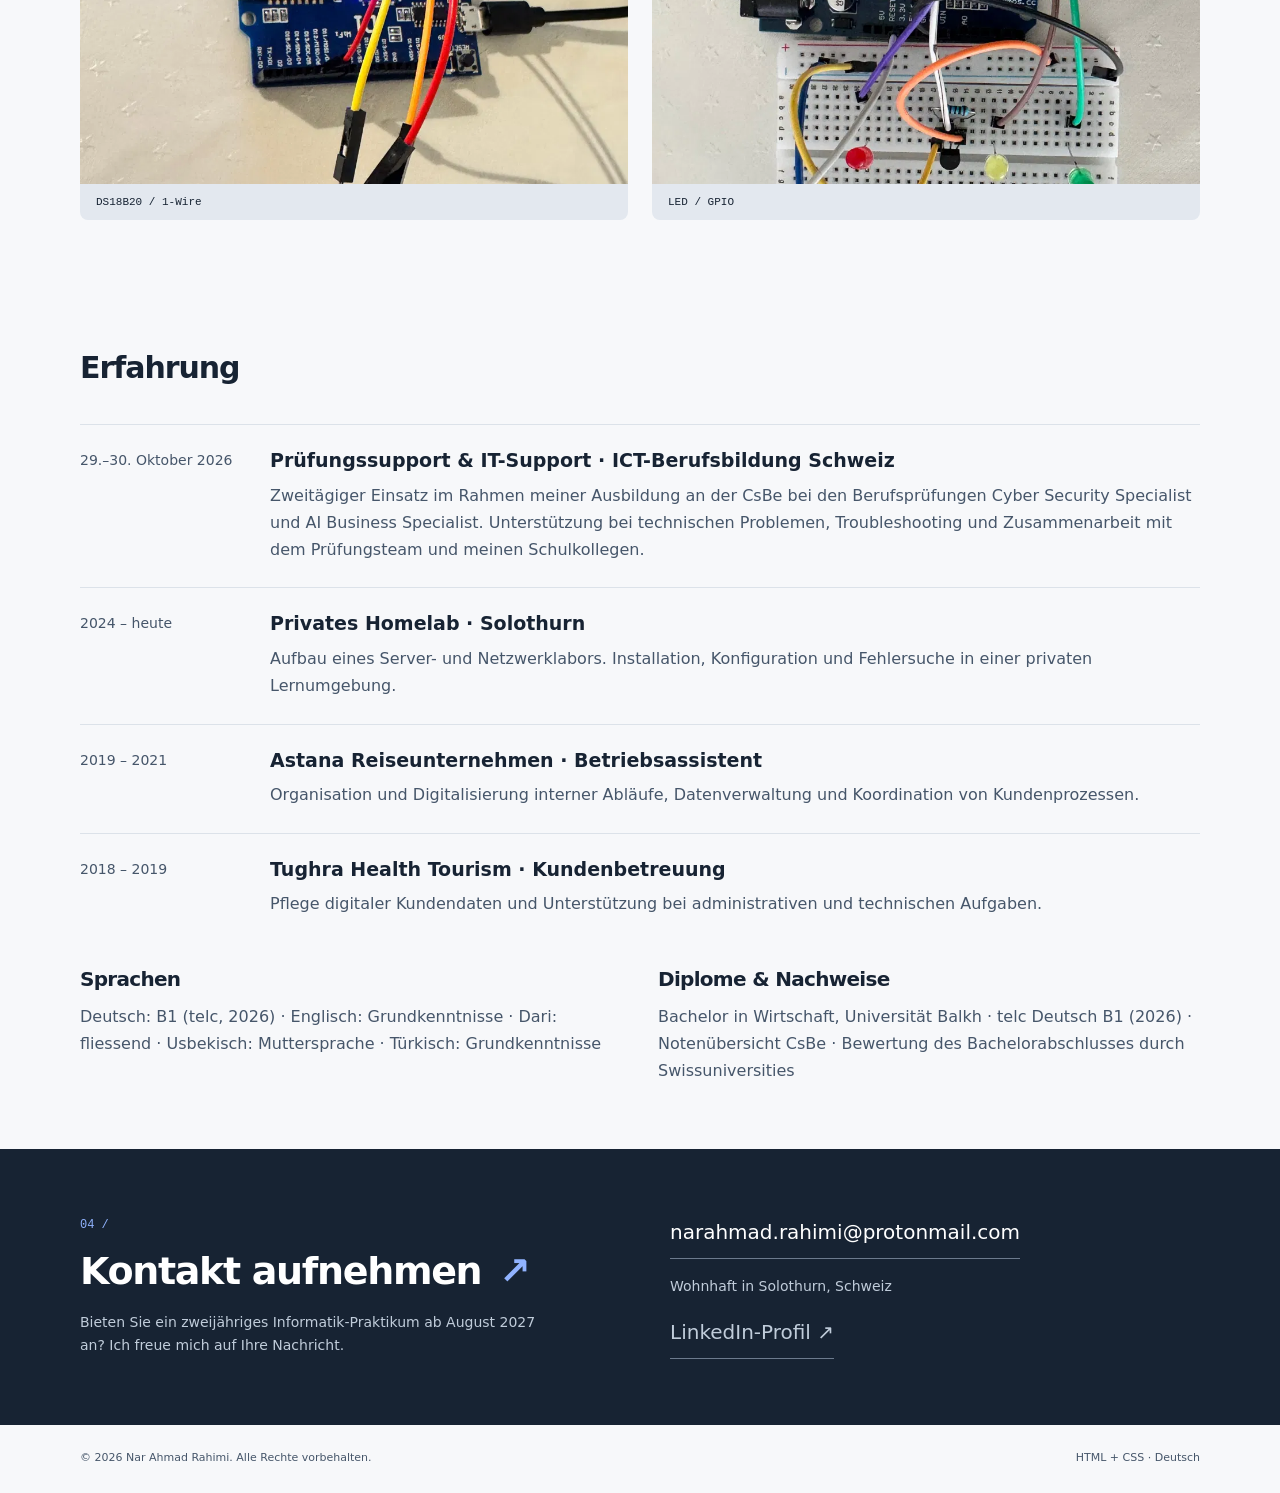
==== commit 03608a2a: "Add files via upload" ====
--- a/index.html
+++ b/index.html
@@ -4,7 +4,7 @@
 <body><a class="skip" href="#main">Zum Inhalt springen</a>
 <header class="site-header"><div class="wrap header-inner"><a class="brand" href="index.html" aria-label="Nar Ahmad Rahimi"><span class="monogram" aria-hidden="true">NR<span>.</span></span><span dir="ltr">Nar Ahmad Rahimi</span></a><nav class="main-nav" aria-label="Über mich"><a href="#about">Über mich</a><a href="#projects">Projekte</a><a href="#contact">Kontakt</a></nav></div><nav class="wrap languages" aria-label="Sprache"><a href="index.html" lang="de" dir="auto" aria-current="page">Deutsch</a><a href="en.html" lang="en" dir="auto" >English</a><a href="fa.html" lang="fa-AF" dir="auto" >دری</a><a href="uz.html" lang="uz-Arab-AF" dir="auto" >اۉزبېکچه</a></nav></header>
 <main id="main"><section class="wrap hero" aria-labelledby="hero-title"><div class="hero-copy"><p class="status"><span aria-hidden="true"></span>Suche zweijähriges Praktikum ab August 2027</p><p class="eyebrow">Hallo, ich bin</p><h1 id="hero-title">Nar Ahmad Rahimi<span class="blue">.</span></h1><h2>Lernender Informatiker EFZ – Plattformentwicklung</h2><p class="intro">Ich absolviere die Ausbildung zum Informatiker EFZ, Fachrichtung Plattformentwicklung, an der CsBe in Bern. In meiner Ausbildung und meinem privaten Homelab sammle ich praktische Erfahrungen mit Windows Server, Active Directory, Netzwerken und Virtualisierung.</p><div class="actions"><a class="button" href="#projects">Projekte ansehen <span aria-hidden="true">↗</span></a><a class="text-link" href="#contact">Kontakt aufnehmen <span aria-hidden="true">↗</span></a></div><p class="location">Solothurn · Ausbildung in Bern</p></div><aside class="focus-panel"><div class="panel-top"><span class="mini-label" dir="ltr">PLATFORM / IT</span><span class="signal" aria-hidden="true">● ● ●</span></div><div class="system-art" aria-hidden="true"><div class="server"><i></i><i></i><i></i></div><div class="connection"></div><div class="nodes"><b></b><b></b><b></b></div></div><dl><div><dt>Schwerpunkt</dt><dd>Windows Server &amp; Active Directory</dd></div><div><dt>In Ausbildung</dt><dd>Netzwerke, Virtualisierung &amp; Sicherheit</dd></div><div><dt>Arbeitsweise</dt><dd>Strukturiert, praktisch, lösungsorientiert</dd></div></dl></aside></section>
-<section id="about" class="section wrap"><div class="section-heading"><span class="section-no">01 /</span><h2>Über mich</h2></div><div class="about-grid"><h3>Von Balkh nach Bern — eine Reise in der Technik</h3><div class="prose"><p>Ich bin Informatik-Lernender an der CsBe Bern und werde zum Informatiker EFZ in der Fachrichtung Plattformentwicklung ausgebildet. Mein Weg hierher war nicht geradlinig — ich habe einen Bachelor in Wirtschaft von der Universität Balkh, arbeitete in Afghanistan im operativen Bereich und im Kundendienst, und bin 2023 in die Schweiz migriert.</p><p>Mich fasziniert, wie IT-Infrastruktur alles im Hintergrund am Laufen hält — Server, Netzwerke, die Systeme, die Organisationen funktionieren lassen. In meiner Freizeit baue und experimentiere ich mit meinem eigenen Homelab und programmiere Mikrocontroller und Sensoren. Ich glaube ans Lernen durch Tun.</p></div></div><div class="career-note"><h3>Mein Berufsziel</h3><p>Ab August 2027 suche ich ein zweijähriges Praktikum im Rahmen meiner Ausbildung. Ich möchte meine Kenntnisse in Systemadministration, Netzwerken und Servern vertiefen und mich in Cloud, IT-Sicherheit und Monitoring weiterentwickeln.</p></div><div class="education"><h3>Ausbildung</h3><div><span class="date" dir="auto">2025 — Heute</span><h4>Informatiker EFZ – Plattformentwicklung</h4><p>CsBe · Bern</p></div><div><span class="date" dir="ltr">2012 — 2015</span><h4>Bachelor – Wirtschaft</h4><p>Universität Balkh</p></div></div></section>
+<section id="about" class="section wrap"><div class="section-heading"><span class="section-no">01 /</span><h2>Über mich</h2></div><div class="about-grid"><h3>Von Faryab nach Bern — eine Reise in der Technik</h3><div class="prose"><p>Ich bin Informatik-Lernender an der CsBe Bern und werde zum Informatiker EFZ in der Fachrichtung Plattformentwicklung ausgebildet. Mein Weg hierher war nicht geradlinig — ich habe einen Bachelor in Wirtschaft von der Universität Balkh, arbeitete in Afghanistan im operativen Bereich und im Kundendienst, und bin 2023 in die Schweiz migriert.</p><p>Mich fasziniert, wie IT-Infrastruktur alles im Hintergrund am Laufen hält — Server, Netzwerke, die Systeme, die Organisationen funktionieren lassen. In meiner Freizeit baue und experimentiere ich mit meinem eigenen Homelab und programmiere Mikrocontroller und Sensoren. Ich glaube ans Lernen durch Tun.</p></div></div><div class="career-note"><h3>Mein Berufsziel</h3><p>Ab August 2027 suche ich ein zweijähriges Praktikum im Rahmen meiner Ausbildung. Ich möchte meine Kenntnisse in Systemadministration, Netzwerken und Servern vertiefen und mich in Cloud, IT-Sicherheit und Monitoring weiterentwickeln.</p></div><div class="education"><h3>Ausbildung</h3><div><span class="date" dir="auto">2025 — Heute</span><h4>Informatiker EFZ – Plattformentwicklung</h4><p>CsBe · Bern</p></div><div><span class="date" dir="ltr">2012 — 2015</span><h4>Bachelor – Wirtschaft</h4><p>Universität Balkh</p></div></div></section>
 <section class="skills-band"><div class="wrap section"><div class="section-heading"><span class="section-no">02 /</span><h2>Fachliche Fähigkeiten</h2></div><div class="skills-grid"><article><h3>Systemadministration</h3><ul><li>Windows Server und Clients</li><li>Active Directory: Benutzer und Rechte</li></ul></article><article><h3>Netzwerktechnik</h3><ul><li>TCP/IP, DNS, DHCP, VLAN</li><li>Netzwerkdiagnose und Troubleshooting</li></ul></article><article><h3>Virtualisierung</h3><ul><li>Grundkenntnisse in VMware, Hyper-V und VirtualBox</li></ul></article><article><h3>Scripting</h3><ul><li>Grundkenntnisse in PowerShell</li><li>Einfache Skripte für Administrationsaufgaben</li></ul></article><article><h3>IT-Support</h3><ul><li>Fehleranalyse und Problemlösung</li><li>Anwenderunterstützung</li></ul></article><article><h3>Web & Tools</h3><ul><li>Grundkenntnisse in Next.js und Vercel</li><li>KI-Tools zur Unterstützung bei Entwicklung und Fehlerbehebung</li></ul></article></div></div></section>
 <section id="projects" class="wrap section"><div class="section-heading"><span class="section-no">03 /</span><h2>Projekte</h2></div><div class="featured-projects"><article class="case-card"><span class="case-symbol" aria-hidden="true">↗</span><h3>Rosenberg Taxi – Website</h3><p>Website für ein lokales Taxiunternehmen in Winterthur. Ich habe die Website geplant sowie Inhalte, Struktur, Bilder und Funktionen koordiniert und angepasst. Die technische Umsetzung erfolgte mit Next.js und Vercel, unterstützt durch ChatGPT und Claude.</p><a class="button" href="https://www.rosenbergtaxi.ch/" target="_blank" rel="noopener noreferrer">Website ansehen ↗</a></article><article class="case-card"><span class="case-symbol" aria-hidden="true">⌘</span><h3>Windows Server & Active Directory</h3><p>In meinem privaten Homelab habe ich Windows Server in einer virtuellen Umgebung installiert und konfiguriert, Active Directory mit Benutzer- und Rechteverwaltung eingerichtet sowie DHCP- und DNS-Dienste getestet. Dazu kommen Netzwerkdiagnose und einfache PowerShell-Skripte.</p></article></div><article class="project"><div class="project-visual"><img src="assets/iot-dht11.webp" alt="Temperatur- und Luftfeuchtigkeitsmessung mit dem digitalen DHT11-Sensor" width="800" height="600" loading="lazy"><div class="image-caption" dir="ltr">01 — HARDWARE / IoT</div></div><div class="project-copy"><p class="eyebrow">Praxisarbeiten</p><h3>IoT-Experimentierlabor</h3><p>Ein laufendes Homelab-Projekt, in dem ich Embedded Systems und Sensorprogrammierung lerne. Ich arbeite mit dem WeMos D1 (ESP8266) und programmiere Sensoren, Aktoren und Displays in C++ mit der Arduino IDE.</p><ul class="tags" aria-label="Hardware"><li>ESP8266</li><li>C++</li><li>Arduino IDE</li><li>I2C</li></ul><details><summary>Was ich gebaut habe</summary><ul class="detail-list"><li>WLAN-Scanner, der SSIDs und RSSI-Signalstärke über die ESP8266-WiFi-API ausliest und die Ergebnisse live auf einem 1602-LCD via I2C anzeigt</li><li>Temperatur- und Luftfeuchtigkeitsmessung mit dem digitalen DHT11-Sensor</li><li>Präzise Temperaturmessung mit dem DS18B20 1-Wire-Sensor</li><li>GPIO-Steuerung mehrerer LEDs mit Pull-up/Pull-down-Widerständen und Tastern</li></ul></details></div></article><div class="project-gallery"><figure><img src="assets/iot-ds18b20.webp" alt="Präzise Temperaturmessung mit dem DS18B20 1-Wire-Sensor" width="800" height="600" loading="lazy"><figcaption dir="ltr">DS18B20 / 1-Wire</figcaption></figure><figure><img src="assets/iot-leds.webp" alt="GPIO-Steuerung mehrerer LEDs mit Pull-up/Pull-down-Widerständen und Tastern" width="800" height="600" loading="lazy"><figcaption dir="ltr">LED / GPIO</figcaption></figure></div></section>
 <section class="section wrap" id="experience"><div class="section-heading"><h2>Erfahrung</h2></div><div class="timeline"><article><p class="date">29.–30. Oktober 2026</p><div><h3>Prüfungssupport & IT-Support · ICT-Berufsbildung Schweiz</h3><p>Zweitägiger Einsatz im Rahmen meiner Ausbildung an der CsBe bei den Berufsprüfungen Cyber Security Specialist und AI Business Specialist. Unterstützung bei technischen Problemen, Troubleshooting und Zusammenarbeit mit dem Prüfungsteam und meinen Schulkollegen.</p></div></article><article><p class="date">2024 – heute</p><div><h3>Privates Homelab · Solothurn</h3><p>Aufbau eines Server- und Netzwerklabors. Installation, Konfiguration und Fehlersuche in einer privaten Lernumgebung.</p></div></article><article><p class="date">2019 – 2021</p><div><h3>Astana Reiseunternehmen · Betriebsassistent</h3><p>Organisation und Digitalisierung interner Abläufe, Datenverwaltung und Koordination von Kundenprozessen.</p></div></article><article><p class="date">2018 – 2019</p><div><h3>Tughra Health Tourism · Kundenbetreuung</h3><p>Pflege digitaler Kundendaten und Unterstützung bei administrativen und technischen Aufgaben.</p></div></article></div><div class="credentials"><article><h3>Sprachen</h3><p>Deutsch: B1 (telc, 2026) · Englisch: Grundkenntnisse · Dari: fliessend · Usbekisch: Muttersprache · Türkisch: Grundkenntnisse</p></article><article><h3>Diplome & Nachweise</h3><p>Bachelor in Wirtschaft, Universität Balkh · telc Deutsch B1 (2026) · Notenübersicht CsBe · Bewertung des Bachelorabschlusses durch Swissuniversities</p></article></div></section><section id="contact" class="contact-section"><div class="wrap contact-inner"><div><p class="section-no">04 /</p><h2>Kontakt aufnehmen<span>↗</span></h2><p>Bieten Sie ein zweijähriges Informatik-Praktikum ab August 2027 an? Ich freue mich auf Ihre Nachricht.</p></div><div class="contact-link"><a href="mailto:narahmad.rahimi@protonmail.com" dir="ltr">narahmad.rahimi@protonmail.com</a><p>Wohnhaft in Solothurn, Schweiz</p><p><a href="https://www.linkedin.com/in/nar-ahmad-rahimi-a11931219/" target="_blank" rel="noopener noreferrer">LinkedIn-Profil ↗</a></p></div></div></section></main><footer class="wrap"><p>© 2026 Nar Ahmad Rahimi. Alle Rechte vorbehalten.</p><span dir="ltr">HTML + CSS · Deutsch</span></footer></body></html>
